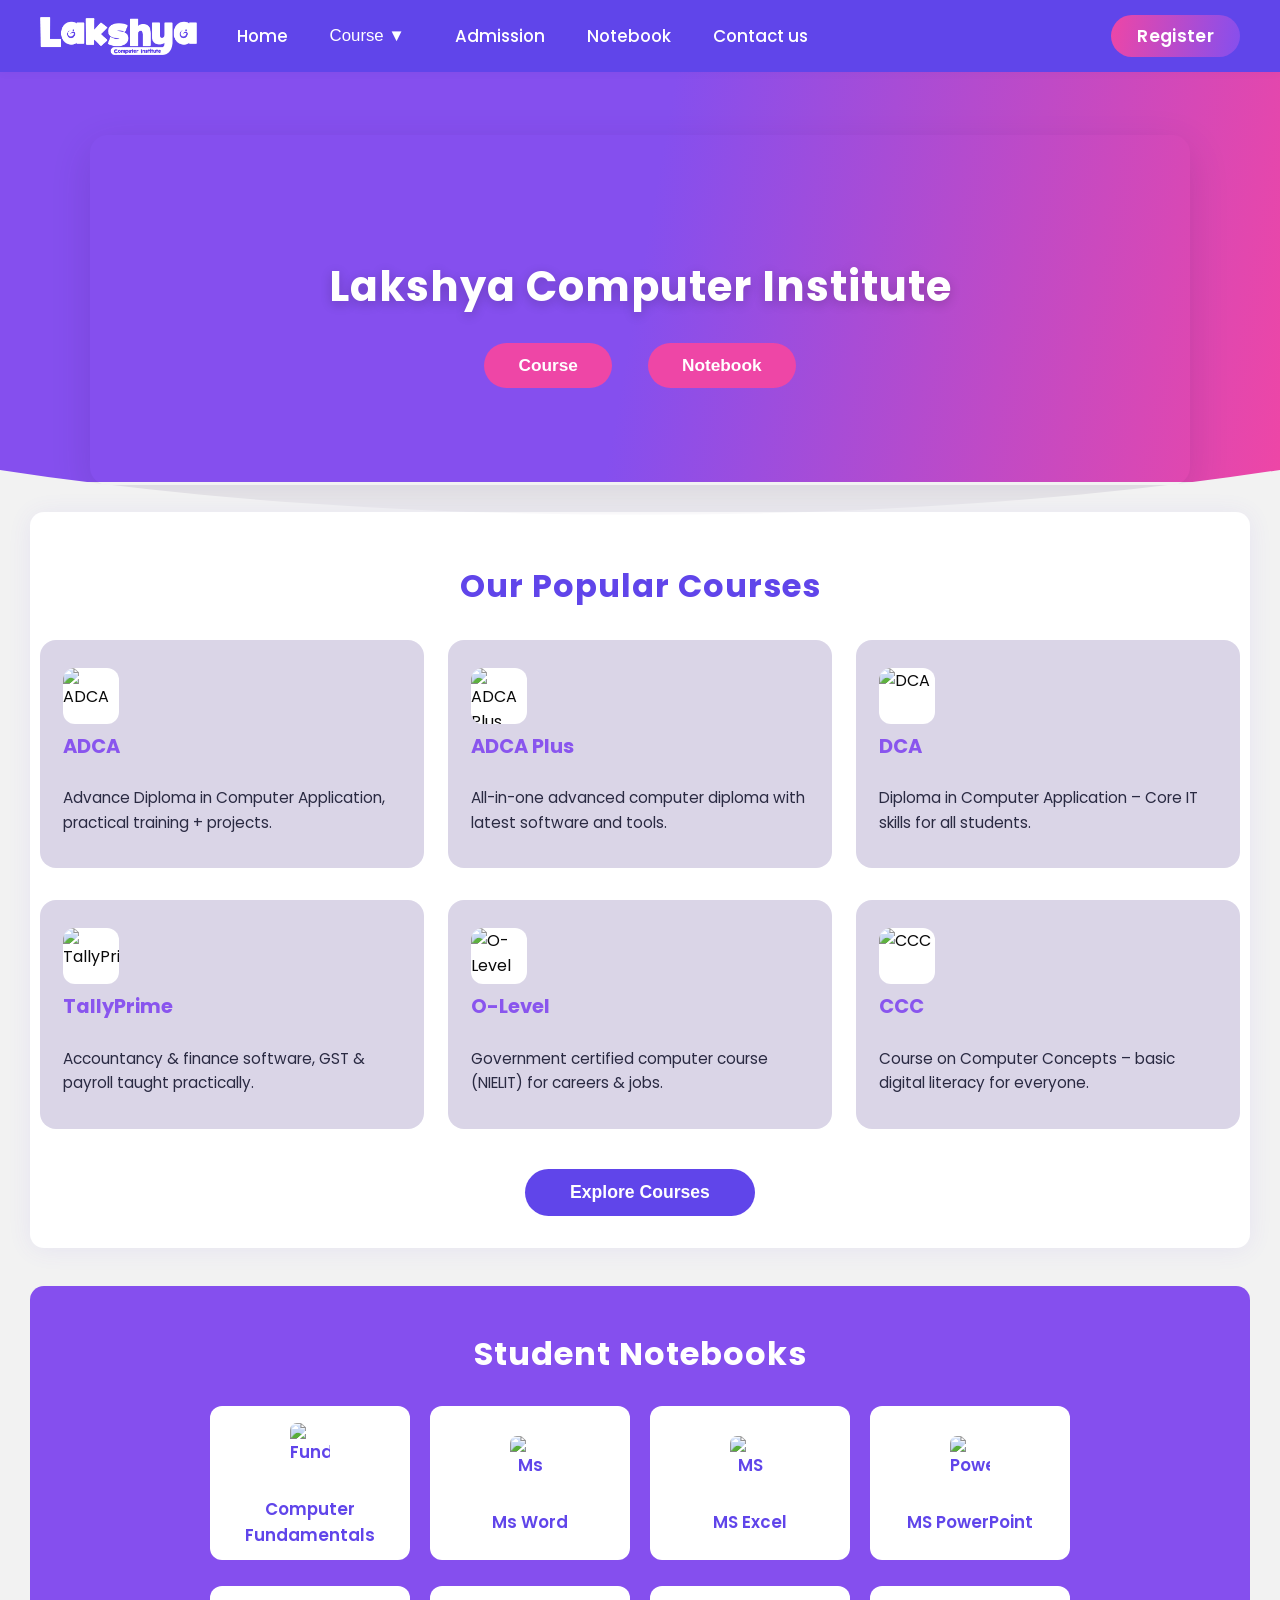
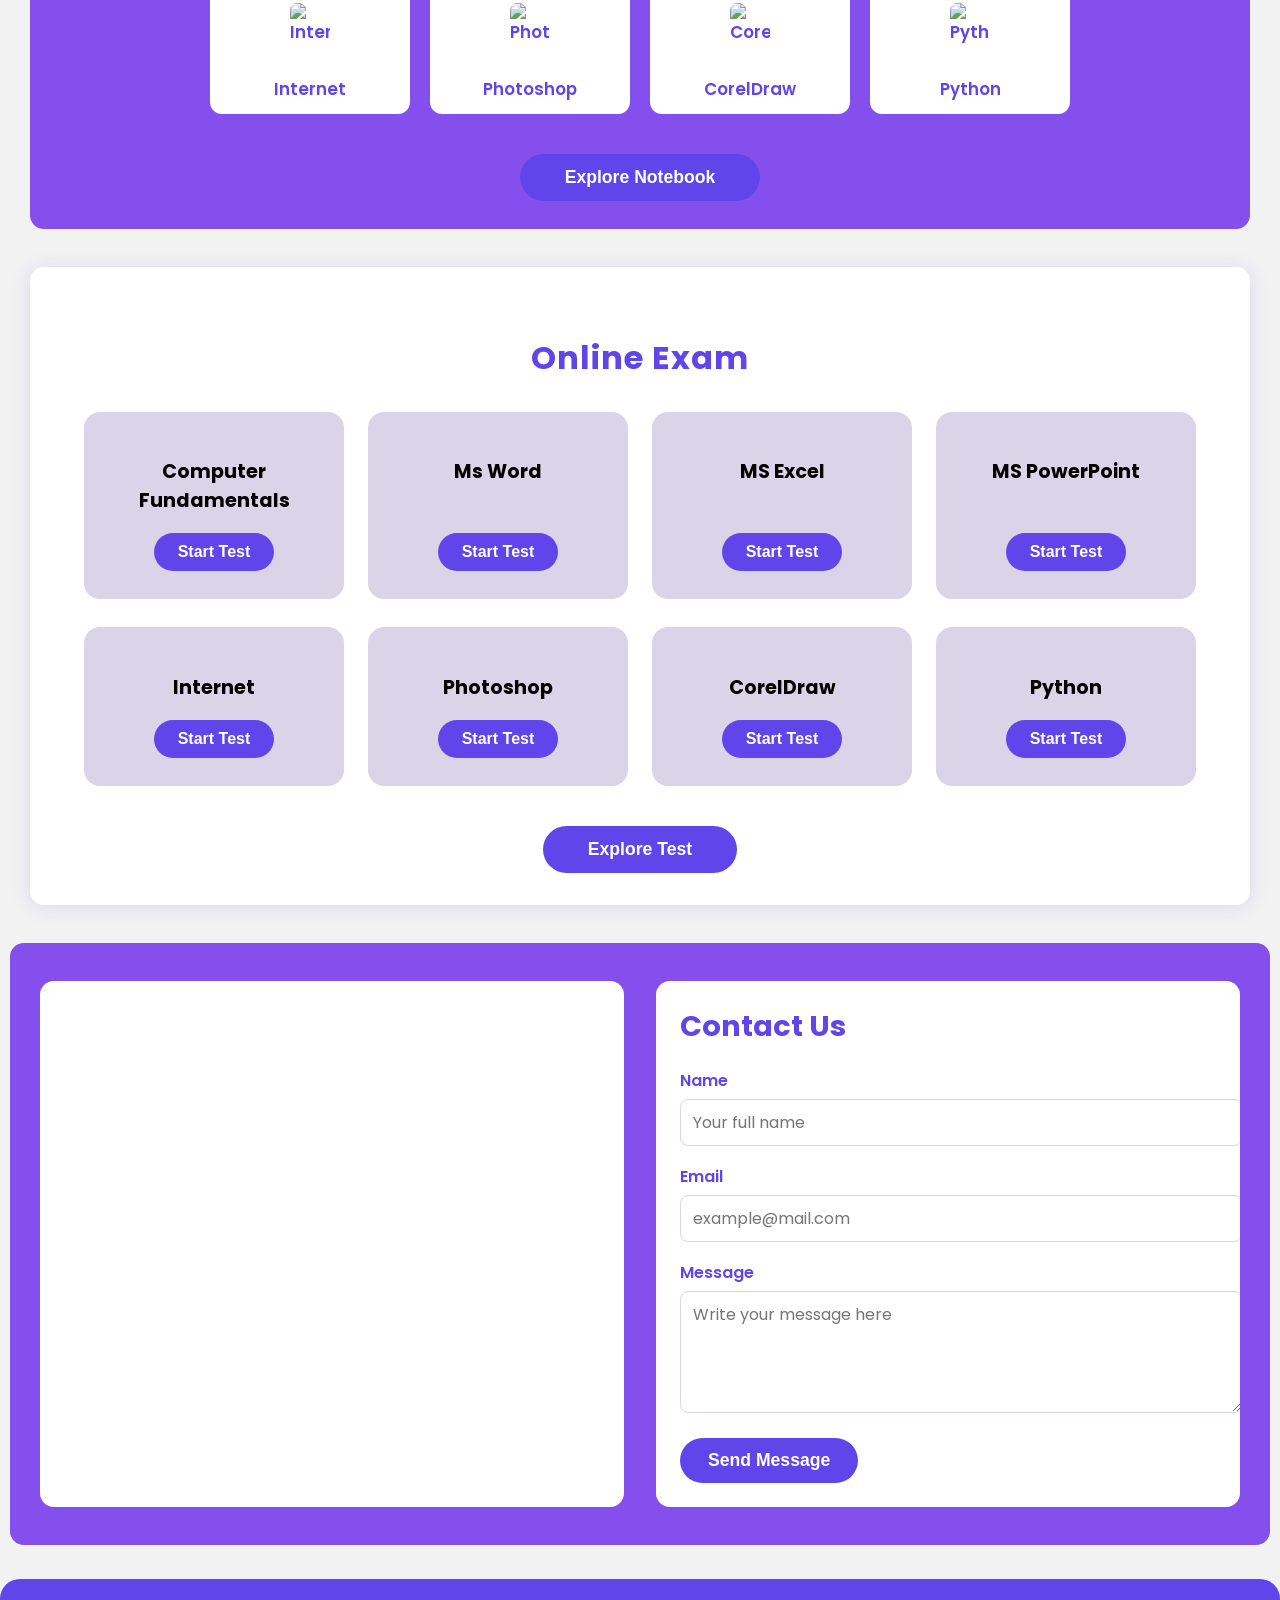
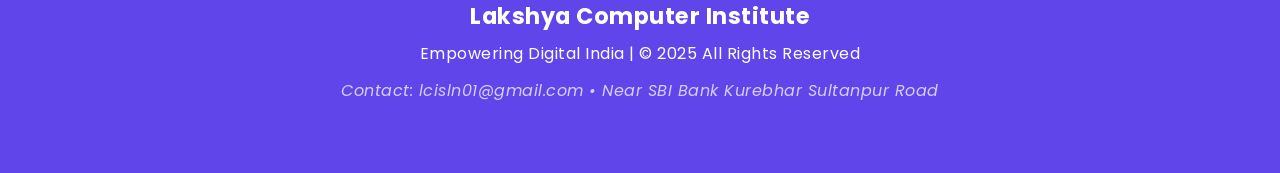
==== index.html @ 58807c5c "Add files via upload" ====
<!DOCTYPE html>
<html lang="en">

<head>
  <meta charset="UTF-8" />
  <title>Lakshya Computer Institute</title>
  <meta name="viewport" content="width=device-width, initial-scale=1" />
  <!-- Poppins font -->
  <link rel="icon" type="image/png" href="img/fevicon.png">
  <link href="https://fonts.googleapis.com/css?family=Poppins:400,600,700&display=swap" rel="stylesheet" />
  <style>
    :root {
      --primary: #6045ea;
      --secondary: #854fee;
      --accent: #ee46a6;
      --light: #f2f2f2;
      --dark: #22223b;
      --neutral: #d9d4e7;
    }

    body {
      margin: 0;
      padding: 0;
      font-family: 'Poppins', sans-serif;
      background: var(--light);
    }

    .container {
      max-width: 1200px;
      margin: 0 auto;
      padding: 0 30px;
    }

    header {
      background: var(--primary);
      color: #fff;
      width: 100%;
      position: sticky;
      top: 0;
      z-index: 1000;
      box-shadow: 0 2px 8px rgba(60, 30, 100, 0.03);
    }

    .navbar {
      display: flex;
      align-items: center;
      justify-content: space-between;
      padding: 15px 0;
    }

    .nav-left {
      display: flex;
      align-items: center;
      gap: 20px;
    }

    .logo-img {
      height: 38px;
      width: auto;
      filter: brightness(0) invert(1);
      margin-right: 10px;
      display: block;
      object-fit: contain;
      background: none;
      border-radius: 0;
    }

    .nav-menu {
      display: flex;
      align-items: center;
      gap: 22px;
      position: relative;
      user-select: none;
    }

    .nav-menu a,
    .dropdown-btn {
      color: #fff;
      text-decoration: none;
      font-weight: 500;
      font-size: 1.05rem;
      background: none;
      border: none;
      cursor: pointer;
      padding: 6px 10px;
      transition: background 0.2s;
      border-radius: 6px;
      outline: none;
    }

    .nav-menu a:hover,
    .dropdown-btn:hover {
      background: var(--accent);
    }

    .dropdown {
      position: relative;
      display: inline-block;
      z-index: 100;
    }

    .dropdown-btn {
      padding-right: 18px;
    }

    .dropdown-content {
      display: none;
      position: absolute;
      top: 130%;
      left: 0;
      background: #fff;
      min-width: 240px;
      box-shadow: 0 8px 16px rgba(96, 69, 234, 0.15);
      z-index: 99;
      border-radius: 0 0 10px 10px;
      overflow: hidden;
      animation: dropdown-in 0.25s;
      transition: opacity 0.3s ease;
    }

    @keyframes dropdown-in {
      from {
        transform: translateY(-15px);
        opacity: 0
      }

      to {
        transform: translateY(0);
        opacity: 1
      }
    }

    .dropdown-content a {
      color: var(--primary);
      background: #fff;
      padding: 13px 20px;
      text-decoration: none;
      display: block;
      font-weight: 500;
      border-bottom: 1px solid var(--neutral);
      transition: background 0.18s;
    }

    .dropdown-content a:last-child {
      border-bottom: none;
    }

    .dropdown-content a:hover {
      background: var(--neutral);
      color: var(--accent);
    }

    .dropdown.open .dropdown-content {
      display: block;
    }

    /* Search box */
    .nav-right {
      display: flex;
      align-items: center;
      gap: 20px;
    }

    .btn-register {
      display: inline-block;
      font-family: 'Poppins', sans-serif;
      font-weight: 600;
      font-size: 1.07rem;
      letter-spacing: 0.02em;
      padding: 8px 26px;
      border-radius: 30px;
      text-decoration: none;
      cursor: pointer;
      border: none;
      outline: none;
      color: #fff;
      background: linear-gradient(100deg, var(--accent), var(--secondary));
      box-shadow: 0 4px 24px var(--accent)13;
      transition: background 0.20s, color 0.18s, box-shadow 0.18s, transform 0.13s;
    }

    .btn-register:hover {
      background: linear-gradient(100deg, var(--secondary), var(--accent));
      color: #fff;
      transform: scale(1.05) translateY(-2px);
    }

    .hero-section {
      width: 100%;
      background: linear-gradient(100deg, var(--secondary) 50%, var(--accent) 100%);
      min-height: 410px;
      position: relative;
      display: flex;
      align-items: center;
      justify-content: center;
      clip-path: ellipse(90% 65% at 50% 43%);
      cursor: none;
    }

    .hero-image {
      width: 100%;
      max-width: 1100px;
      height: 350px;
      background: url('https://images.unsplash.com/photo-1513258496099-48168024aec0?fit=crop&w=1000&q=80') center/cover no-repeat;
      margin: 40px auto 0 auto;
      border-radius: 18px;
      filter: brightness(0.65);
      position: absolute;
      left: 50%;
      top: 38%;
      transform: translate(-50%, -38%);
      z-index: 0;
      box-shadow: 0 12px 40px 0 rgba(60, 24, 110, 0.14);
      animation: hero-img-in 1s;
      cursor: url('[data-uri]'), auto;
    }

    /* @keyframes hero-img-in {
      from {opacity:0; transform: scale(1.08);}
      to {opacity:1; transform: scale(1);}
    } */
    .hero-text {
      position: relative;
      z-index: 2;
      text-align: center;
      width: 100%;
      color: #fff;
      margin-top: 55px;
    }

    .hero-text h1 {
      font-size: 2.6rem;
      font-weight: 700;
      letter-spacing: 1px;
      margin-bottom: 20px;
      text-shadow: 0 3px 12px #0003;
      animation: fadeInDown 1s;
    }

    .hero-buttons {
      display: flex;
      justify-content: center;
      gap: 26px;
      margin-top: 25px;
    }

    .hero-buttons .btn {
      padding: 12px 34px;
      border: none;
      background: var(--accent);
      color: #fff;
      font-weight: 600;
      font-size: 1.08rem;
      border-radius: 60px;
      cursor: pointer;
      margin: 0 5px;
      box-shadow: 0 2px 10px var(--primary)33;
      transition: background 0.18s, transform 0.18s;
      animation: fadeInUp 1.1s;
    }

    .hero-buttons .btn:hover {
      background: var(--primary);
      transform: scale(1.06);
      color: #fff;
    }

    @keyframes fadeInDown {
      from {
        opacity: 0;
        transform: translateY(-26px);
      }

      to {
        opacity: 1;
        transform: translateY(0);
      }
    }

    @keyframes fadeInUp {
      from {
        opacity: 0;
        transform: translateY(22px);
      }

      to {
        opacity: 1;
        transform: translateY(0);
      }
    }

    .circle-wrapper {
      position: absolute;
      pointer-events: none;
      overflow: visible;
      z-index: 1;
    }

    .circle {
      position: absolute;
      border: 2.5px solid rgba(255, 255, 255, 0.35);
      border-radius: 50%;
      animation: pulse 2.6s ease-out infinite;
      opacity: 0;
      transition: opacity 0.15s ease;
      pointer-events: none;
    }

    .circle:nth-child(1) {
      width: 22px;
      height: 22px;
      animation-delay: 0s;
    }

    .circle:nth-child(2) {
      width: 42px;
      height: 42px;
      animation-delay: 0.85s;
    }

    .circle:nth-child(3) {
      width: 62px;
      height: 62px;
      animation-delay: 1.7s;
    }

    @keyframes pulse {
      0% {
        opacity: 0.6;
        transform: scale(0.5);
      }

      100% {
        opacity: 0;
        transform: scale(1.8);
      }
    }

    .courses-section {
      background: #fff;
      padding: 50px 10px 32px 10px;
      margin-top: 30px;
      border-radius: 14px;
      box-shadow: 0 2px 24px 0 #6045ea15;
      animation: fadeInUp 0.7s;
    }

    .courses-title {
      text-align: center;
      font-size: 2rem;
      font-weight: 700;
      margin-bottom: 30px;
      color: var(--primary);
      letter-spacing: 1px;
    }

    .row {
      display: flex;
      flex-wrap: wrap;
      justify-content: center;
      gap: 24px;
      margin-bottom: 32px;
    }

    .course-card {
      flex: 1 1 290px;
      max-width: 340px;
      background: var(--neutral);
      border-radius: 16px;
      padding: 28px 23px 23px 23px;
      display: flex;
      flex-direction: column;
      align-items: flex-start;
      box-shadow: 0 0 20px var(--primary)11;
      transition: transform 0.23s, box-shadow 0.23s;
      cursor: pointer;
      opacity: 0.96;
      position: relative;
      overflow: hidden;
      animation: cardIn 0.75s;
    }

    .course-card img {
      width: 56px;
      height: 56px;
      object-fit: contain;
      margin-bottom: 8px;
      border-radius: 12px;
      box-shadow: 0 2px 8px var(--primary)22;
      background: #fff;
      transition: transform 0.18s;
    }

    .course-card:hover img {
      transform: scale(1.1) rotate(-4deg);
    }

    @keyframes cardIn {
      0% {
        transform: scale(1.08);
        opacity: 0;
      }

      100% {
        transform: scale(1);
        opacity: 0.96;
      }
    }

    .course-card:hover {
      transform: translateY(-10px) scale(1.03);
      box-shadow: 0 12px 38px var(--secondary)2e;
      background: #fff;
    }

    .course-card h3 {
      color: var(--secondary);
      font-size: 1.22rem;
      font-weight: 700;
      margin: 0 0 10px 0;
    }

    .course-card p {
      color: var(--dark);
      font-size: 0.96rem;
      margin-bottom: 10px;
      line-height: 1.6;
    }

    .explore-btn {
      display: block;
      margin: 40px auto 0 auto;
      padding: 13px 45px;
      font-size: 1.1rem;
      color: #fff;
      background: var(--primary);
      border: none;
      border-radius: 32px;
      font-weight: 600;
      cursor: pointer;
      transition: background 0.19s;
    }

    .explore-btn:hover {
      background: var(--accent);
    }

    .notebook-section {
      background: var(--secondary);
      padding: 44px 10px 28px 10px;
      margin-top: 38px;
      border-radius: 14px;
      animation: fadeInUp 0.9s;
    }

    .notebook-title {
      text-align: center;
      font-size: 2rem;
      font-weight: 700;
      margin-bottom: 28px;
      color: #fff;
      letter-spacing: 1px;
    }

    .notebook-row {
      display: flex;
      flex-wrap: wrap;
      justify-content: center;
      gap: 20px;
      margin-bottom: 26px;
    }

    .notebook-card {
      flex: 1 1 175px;
      max-width: 200px;
      background: #fff;
      border-radius: 12px;
      padding: 17px 12px 12px 12px;
      text-align: center;
      color: var(--primary);
      font-weight: 600;
      font-size: 1.05rem;
      box-shadow: 0 0 20px var(--accent)11;
      box-sizing: border-box;
      transition: transform 0.22s, color 0.2s, background 0.2s;
      cursor: pointer;
      animation: cardIn 0.7s;
      display: flex;
      flex-direction: column;
      align-items: center;
      justify-content: center;
    }

    .notebook-card img {
      width: 40px;
      height: 40px;
      object-fit: contain;
      margin-bottom: 7px;
      border-radius: 7px;
      box-shadow: 0 2px 6px var(--secondary)18;
      background: #fff;
      transition: transform 0.15s;
    }

    .notebook-card:hover img {
      transform: scale(1.18) rotate(4deg);
    }

    .notebook-card:hover {
      transform: scale(1.08) rotateZ(-1.5deg);
      /* background: var(--neutral); */
      color: var(--accent);
    }

    .online-exam-section {
      background: #fff;
      padding: 40px 10px 32px 10px;
      margin-top: 38px;
      border-radius: 14px;
      box-shadow: 0 2px 20px 0 rgba(96, 69, 234, 0.15);
      animation: fadeInUp 1s;
    }

    .online-exam-title {
      text-align: center;
      font-size: 2rem;
      font-weight: 700;
      color: var(--primary);
      margin-bottom: 30px;
      letter-spacing: 1px;
    }

    .exam-row {
      display: flex;
      flex-wrap: wrap;
      justify-content: center;
      gap: 24px;
      margin-bottom: 28px;
    }

    .exam-card {
      flex: 1 1 175px;
      max-width: 230px;
      background: var(--neutral);
      border-radius: 16px;
      padding: 20px 15px 28px 15px;
      box-shadow: 0 0 15px var(--accent)33;
      display: flex;
      flex-direction: column;
      align-items: center;
      transition: transform 0.22s ease, box-shadow 0.22s ease;
      cursor: pointer;
    }

    .exam-card:hover {
      transform: translateY(-8px);
      box-shadow: 0 0 30px var(--accent);
      background: var(--accent);
      color: #fff;
    }

    .exam-card h4 {
      font-weight: 700;
      margin-bottom: 18px;
      font-size: 1.2rem;
      text-align: center;
    }

    .start-test-btn {
      margin-top: auto;
      padding: 10px 24px;
      background: var(--primary);
      border: none;
      color: #fff;
      font-weight: 600;
      border-radius: 30px;
      cursor: pointer;
      font-size: 1rem;
      transition: background 0.2s;
    }

    .start-test-btn:hover {
      background: var(--secondary);
    }

    /* Location & Contact Section */
    .location-contact-section {
      background: var(--secondary);
      border-radius: 14px;
      margin-top: 38px;
      padding: 38px 30px;
      display: flex;
      gap: 32px;
      animation: fadeInUp 1.2s;
      color: #fff;
      flex-wrap: wrap;
    }

    .loc-map,
    .contact-form-container {
      flex: 1 1 500px;
      min-width: 280px;
      border-radius: 14px;
      box-shadow: 0 0 12px var(--primary)50;
      overflow: hidden;
      background-color: #fff;
      color: var(--dark);
      padding: 24px;
    }

    .contact-form-container {
      display: flex;
      flex-direction: column;
    }

    .contact-form-container h3 {
      margin-top: 0;
      color: var(--primary);
      font-size: 1.8rem;
      margin-bottom: 20px;
    }

    iframe {
      width: 100%;
      height: 320px;
      border: none;
      border-radius: 14px;
    }

    form label {
      font-weight: 600;
      margin-bottom: 6px;
      display: block;
      color: var(--primary);
    }

    form input,
    form textarea {
      width: 100%;
      padding: 10px 12px;
      margin-bottom: 18px;
      border-radius: 8px;
      border: 1.5px solid var(--neutral);
      font-size: 1rem;
      font-family: 'Poppins', sans-serif;
      resize: vertical;
    }

    form textarea {
      min-height: 100px;
    }

    form button {
      background: var(--primary);
      color: #fff;
      font-weight: 600;
      font-size: 1.1rem;
      padding: 12px 28px;
      border-radius: 40px;
      border: none;
      cursor: pointer;
      transition: background 0.25s ease;
      align-self: flex-start;
    }

    form button:hover {
      background: var(--accent);
    }

    footer {
      background: var(--primary);
      color: #fff;
      padding: 20px 15px 40px 15px;
      text-align: center;
      margin-top: 34px;
      border-radius: 20px 20px 0 0;
      font-size: 1rem;
      letter-spacing: 0.5px;
    }

    footer strong {
      display: block;
      font-size: 1.4rem;
      margin-bottom: 8px;
    }

    footer p {
      margin: 0 0 12px 0;
    }

    footer>div {
      max-width: 1100px;
      margin: 0 auto;
    }

    footer>div>div {
      color: #d5cfff;
      font-style: italic;
      margin-bottom: 15px;
    }

    footer .social-media {
      font-size: 1.6rem;
      display: flex;
      justify-content: center;
      gap: 32px;
      color: #dcd4ffcc;
    }

    footer .social-media a {
      color: inherit;
      text-decoration: none;
      transition: color 0.3s;
    }

    footer .social-media a:hover {
      color: var(--accent);
    }

    @media (max-width: 900px) {
      .container {
        padding: 0 10px;
      }

      .row,
      .notebook-row,
      .exam-row {
        gap: 10px;
      }

      .location-contact-section {
        flex-direction: column;
        padding: 24px 12px;
      }

      .loc-map,
      .contact-form-container {
        min-width: 100%;
        max-width: 100%;
        box-sizing: border-box;
      }
    }

    @media (max-width: 700px) {

      .nav-menu,
      .nav-right {
        gap: 10px;
      }

      .hero-section {
        min-height: 250px;
      }

      .row,
      .notebook-row,
      .exam-row {
        flex-wrap: wrap;
      }

      .course-card,
      .notebook-card,
      .exam-card {
        max-width: 98%;
      }
    }
  </style>
  <script src="https://kit.fontawesome.com/a076d05399.js" crossorigin="anonymous"></script>
</head>

<body>
  <header>
    <div class="container navbar">
      <div class="nav-left">
        <img src="img/logo.png" alt="Lakshya Logo" class="logo-img" />
        <nav class="nav-menu" id="navMenu">
          <a href="#">Home</a>
          <div class="dropdown" id="courseDropdown">
            <button class="dropdown-btn" id="dropdownBtn">Course ▼</button>
            <div class="dropdown-content" id="dropdownContent">
              <a href="Course.html" target="_blank">Basic Course</a>
              <a href="Course.html" target="_blank">Intermediate Course</a>
              <a href="Course.html" target="_blank">Advance Course</a>
            </div>
          </div>
          <a href="admission.html" target="_blank">Admission</a>
          <a href="Notebook.html" target="_blank">Notebook</a>
          <a href="contact.html">Contact us</a>
        </nav>
      </div>
      <div class="nav-right">
        <a href="register.html" class="btn-register">Register</a>

      </div>
    </div>
  </header>

  <section class="hero-section" id="hero">
    <div class="hero-image"></div>
    <div class="circle-wrapper" id="circleWrapper">
      <div class="circle"></div>
      <div class="circle"></div>
      <div class="circle"></div>
    </div>
    <div class="hero-text">
      <h1>Lakshya Computer Institute</h1>
      <div class="hero-buttons">
        <a href="Course.html" target="_blank" style="text-decoration: none;"><button class="btn">Course</button></a>
        <a href="Notebook.html" target="_blank" style="text-decoration: none;"><button class="btn">Notebook</button></a>
      </div>
    </div>
  </section>

  <main>
    <section class="container courses-section">
      <div class="courses-title">Our Popular Courses</div>
      <div class="row">
        <div class="course-card">
          <img src="https://cdn-icons-png.flaticon.com/128/5000/5000269.png" alt="ADCA" />
          <h3>ADCA</h3>
          <p>Advance Diploma in Computer Application, practical training + projects.</p>
        </div>
        <div class="course-card">
          <img src="https://cdn-icons-png.flaticon.com/128/5000/5000269.png" alt="ADCA Plus" />
          <h3>ADCA Plus</h3>
          <p>All-in-one advanced computer diploma with latest software and tools.</p>
        </div>
        <div class="course-card">
          <img src="https://cdn-icons-png.flaticon.com/128/5000/5000269.png" alt="DCA" />
          <h3>DCA</h3>
          <p>Diploma in Computer Application – Core IT skills for all students.</p>
        </div>
      </div>
      <div class="row">
        <div class="course-card">
          <img src="https://cdn-icons-png.flaticon.com/128/5000/5000269.png" alt="TallyPrime" />
          <h3>TallyPrime</h3>
          <p>Accountancy & finance software, GST & payroll taught practically.</p>
        </div>
        <div class="course-card">
          <img src="https://cdn-icons-png.flaticon.com/128/5000/5000269.png" alt="O-Level" />
          <h3>O-Level</h3>
          <p>Government certified computer course (NIELIT) for careers & jobs.</p>
        </div>
        <div class="course-card">
          <img src="https://cdn-icons-png.flaticon.com/128/5000/5000269.png" alt="CCC" />
          <h3>CCC</h3>
          <p>Course on Computer Concepts – basic digital literacy for everyone.</p>
        </div>
      </div>
      <a href="Course.html" target="_blank" style="text-decoration: none;"><button class="explore-btn">Explore
          Courses</button></a>
    </section>

    <section class="container notebook-section">
      <div class="notebook-title">Student Notebooks</div>
      <div class="notebook-row">
        <div class="notebook-card">
          <img src="https://cdn-icons-png.flaticon.com/128/3749/3749784.png" alt="Fundamentals" /><br />
          Computer Fundamentals
        </div>
        <div class="notebook-card">
          <img src="https://cdn-icons-png.flaticon.com/128/888/888883.png" alt="Ms Word" /><br />
          Ms Word
        </div>
        <div class="notebook-card">
          <img src="https://cdn-icons-png.flaticon.com/128/732/732220.png" alt="MS Excel" /><br />
          MS Excel
        </div>
        <div class="notebook-card">
          <img src="https://cdn-icons-png.flaticon.com/128/888/888874.png" alt="PowerPoint" /><br />
          MS PowerPoint
        </div>
      </div>
      <div class="notebook-row">
        <div class="notebook-card">
          <img src="https://cdn-icons-png.flaticon.com/128/364/364089.png" alt="Internet" /><br />
          Internet
        </div>
        <div class="notebook-card">
          <img src="https://cdn-icons-png.flaticon.com/128/5968/5968520.png" alt="Photoshop" /><br />
          Photoshop
        </div>
        <div class="notebook-card">
          <img src="https://cdn-icons-png.flaticon.com/128/17471/17471642.png" alt="CorelDraw" /><br />
          CorelDraw
        </div>
        <div class="notebook-card">
          <img src="https://cdn-icons-png.flaticon.com/128/3098/3098090.png" alt="Python" /><br />
          Python
        </div>
      </div>
      <a href="Notebook.html" target="_blank" style="text-decoration: none;"><button class="explore-btn">Explore
          Notebook</button></a>
    </section>

    <section class="container online-exam-section">
      <h2 class="online-exam-title">Online Exam</h2>
      <div class="exam-row">
        <div class="exam-card">
          <h4>Computer Fundamentals</h4>
          <button class="start-test-btn">Start Test</button>
        </div>
        <div class="exam-card">
          <h4>Ms Word</h4>
          <button class="start-test-btn">Start Test</button>
        </div>
        <div class="exam-card">
          <h4>MS Excel</h4>
          <button class="start-test-btn">Start Test</button>
        </div>
        <div class="exam-card">
          <h4>MS PowerPoint</h4>
          <button class="start-test-btn">Start Test</button>
        </div>
      </div>
      <div class="exam-row">
        <div class="exam-card">
          <h4>Internet</h4>
          <button class="start-test-btn">Start Test</button>
        </div>
        <div class="exam-card">
          <h4>Photoshop</h4>
          <button class="start-test-btn">Start Test</button>
        </div>
        <div class="exam-card">
          <h4>CorelDraw</h4>
          <button class="start-test-btn">Start Test</button>
        </div>
        <div class="exam-card">
          <h4>Python</h4>
          <button class="start-test-btn">Start Test</button>
        </div>
      </div>
      <button class="explore-btn">Explore Test</button>
    </section>

    <section class="location-contact-section container">
      <div class="loc-map">
        <iframe
          src="https://www.google.com/maps/embed?pb=!1m18!1m12!1m3!1d3573.3464577233767!2d82.12186277530004!3d26.412293976949005!2m3!1f0!2f0!3f0!3m2!1i1024!2i768!4f13.1!3m3!1m2!1s0x399a70b5b1c61047%3A0x3f7963df9a05175!2sLakshya%20Computer%20Institute!5e0!3m2!1sen!2sin!4v1759248676614!5m2!1sen!2sin"
          width="600" height="450" style="border:0;" allowfullscreen="" loading="lazy"
          referrerpolicy="no-referrer-when-downgrade"></iframe>
      </div>
      <div class="contact-form-container">
        <h3>Contact Us</h3>
        <form id="contactForm" novalidate>
          <label for="name">Name</label>
          <input id="name" name="name" type="text" required placeholder="Your full name" />
          <label for="email">Email</label>
          <input id="email" name="email" type="email" required placeholder="example@mail.com" />
          <label for="message">Message</label>
          <textarea id="message" name="message" required placeholder="Write your message here"></textarea>
          <button type="submit">Send Message</button>
        </form>
      </div>
    </section>
  </main>

  <footer>
    <div>
      <strong>Lakshya Computer Institute</strong>
      <p>Empowering Digital India | © 2025 All Rights Reserved</p>
      <div style="color: #d5cfff; font-style: italic; margin-bottom: 15px;">
        Contact: lcisln01@gmail.com &bull; Near SBI Bank Kurebhar Sultanpur Road
      </div>
      <div class="social-media" aria-label="Social Media Links">
        <a href="https://facebook.com/lakshyacomputer" target="_blank" rel="noopener" aria-label="Facebook">
          <i class="fa fa-facebook"></i>
        </a>
        <a href="https://twitter.com/lakshyainstitute" target="_blank" rel="noopener" aria-label="YouTube">
          <i class="fa fa-twitter"></i>
        </a>
        <a href="https://instagram.com/lakshyacomputer" target="_blank" rel="noopener" aria-label="Instagram">
          <i class="fa fa-instagram"></i>
        </a>
      </div>
    </div>
  </footer>

  <script>
    const dropdown = document.getElementById('courseDropdown');
    const dropdownBtn = document.getElementById('dropdownBtn');
    const dropdownContent = document.getElementById('dropdownContent');

    let dropdownTimeout;
    function openDropdown() {
      clearTimeout(dropdownTimeout);
      dropdown.classList.add('open');
    }
    function closeDropdown() {
      dropdownTimeout = setTimeout(() => {
        dropdown.classList.remove('open');
      }, 250);
    }
    dropdownBtn.addEventListener('mouseenter', openDropdown);
    dropdownBtn.addEventListener('mouseleave', closeDropdown);
    dropdownContent.addEventListener('mouseenter', openDropdown);
    dropdownContent.addEventListener('mouseleave', closeDropdown);

    document.getElementById("searchForm").addEventListener("submit", function (e) {
      e.preventDefault();
      let query = document.getElementById("searchInput").value.trim();
      if (query) {
        alert("Search query: " + query);
      } else {
        alert("Please enter search text");
      }
    });

    const hero = document.getElementById("hero");
    const circleWrapper = document.getElementById("circleWrapper");

    hero.addEventListener("mousemove", (e) => {
      const rect = hero.getBoundingClientRect();
      const mouseX = e.clientX - rect.left;
      const mouseY = e.clientY - rect.top;
      circleWrapper.style.left = mouseX + "px";
      circleWrapper.style.top = mouseY + "px";
      circleWrapper.style.opacity = "1";
    });
    hero.addEventListener("mouseleave", () => {
      circleWrapper.style.opacity = "0";
    });

    document.getElementById("contactForm").addEventListener("submit", function (e) {
      e.preventDefault();
      const name = this.name.value.trim();
      const email = this.email.value.trim();
      const message = this.message.value.trim();
      if (!name || !email || !message) {
        alert("Please fill all the fields before submitting.");
        return;
      }
      const emailRegex = /^[^\s@]+@[^\s@]+\.[^\s@]+$/;
      if (!emailRegex.test(email)) {
        alert("Please enter a valid email address.");
        return;
      }
      alert("Thank you for contacting us, " + name + ". We will respond soon.");
      this.reset();
    });
  </script>
  <!-- FontAwesome CDN for social icons -->
  <script src="https://kit.fontawesome.com/a076d05399.js" crossorigin="anonymous"></script>
</body>

</html>
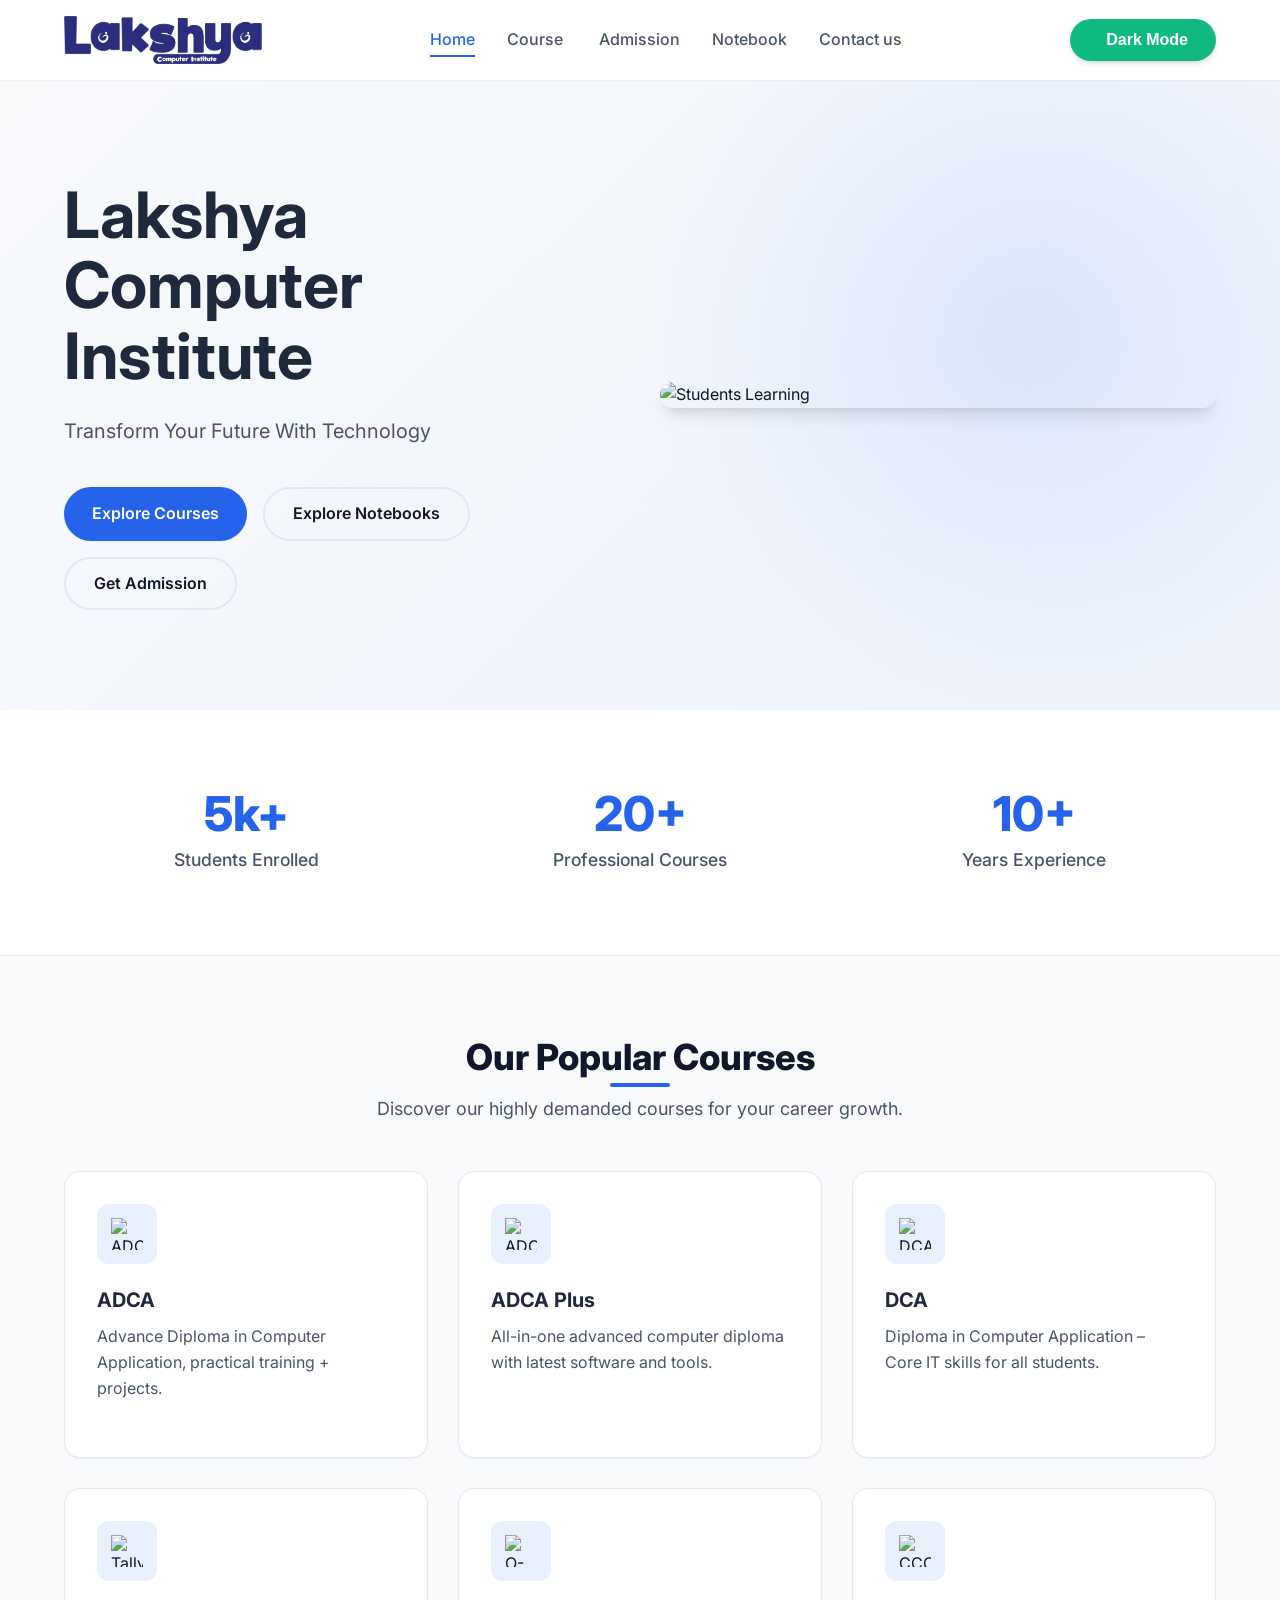
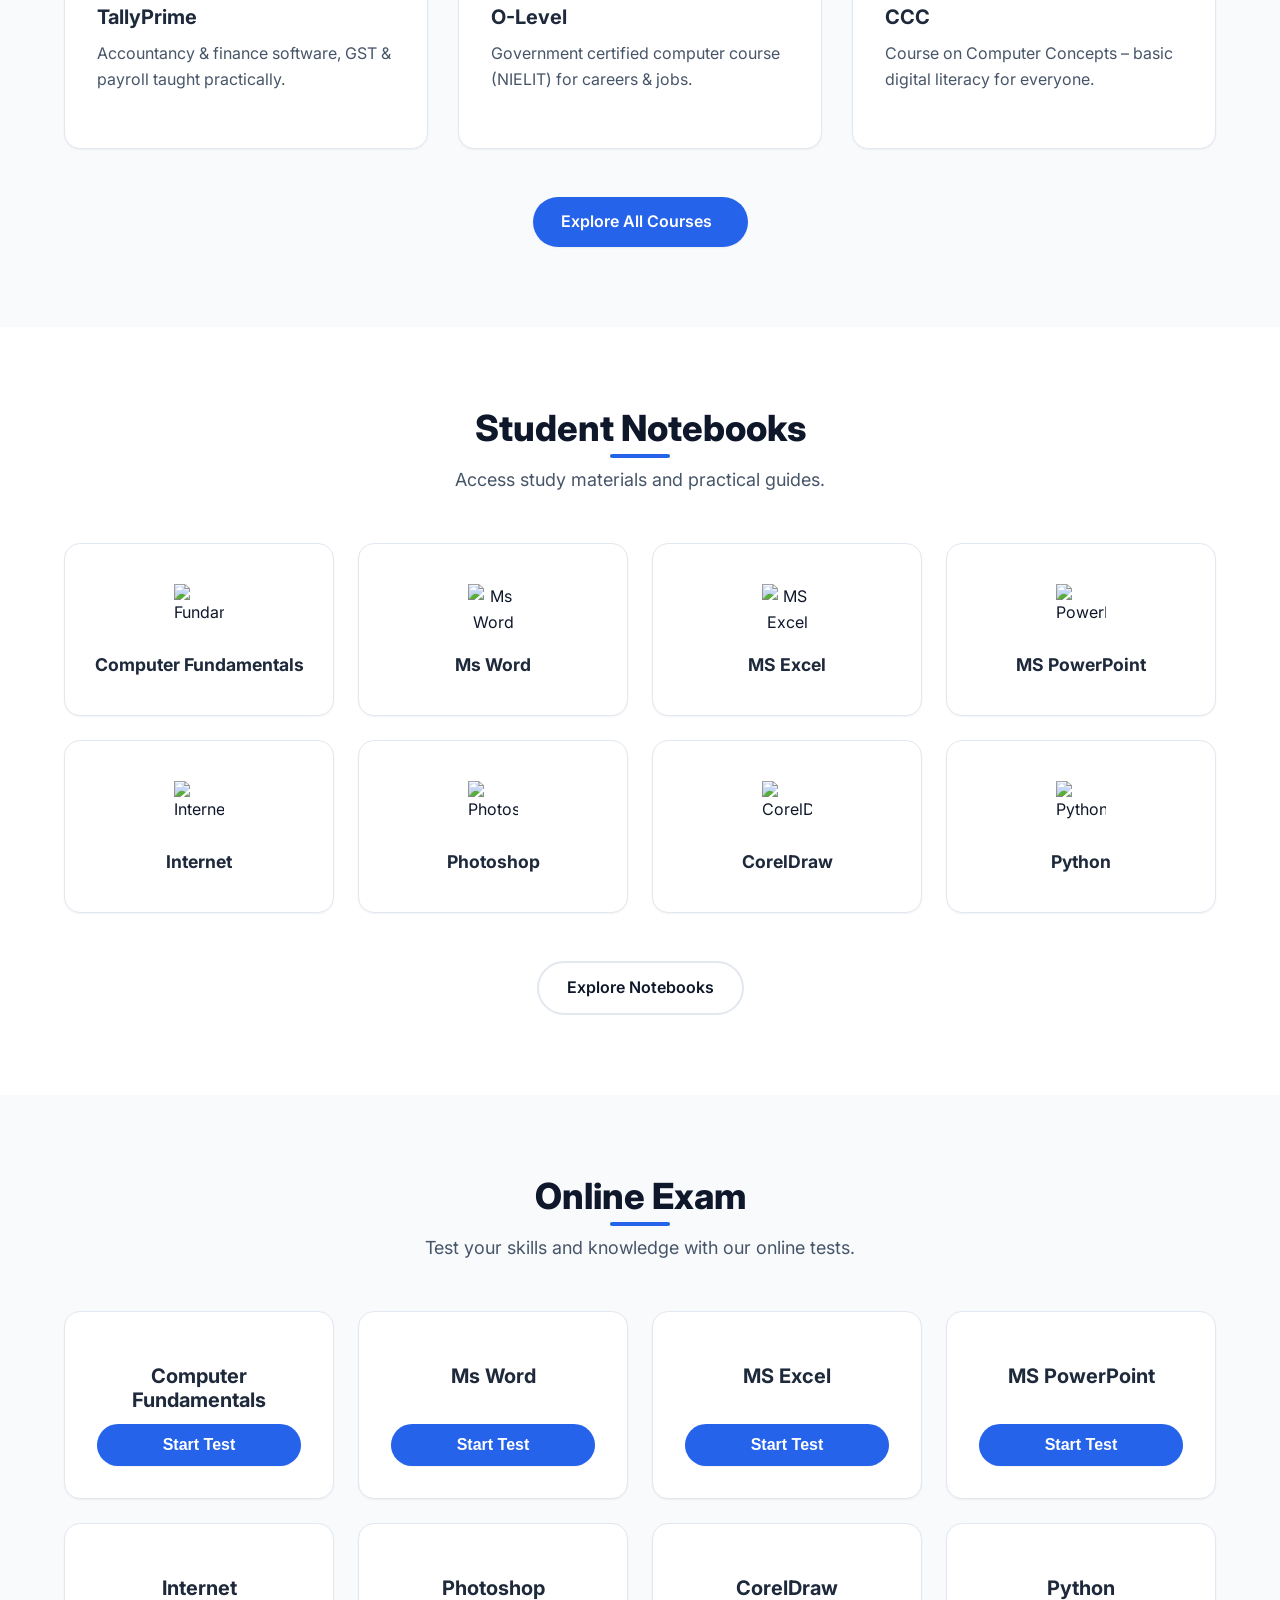
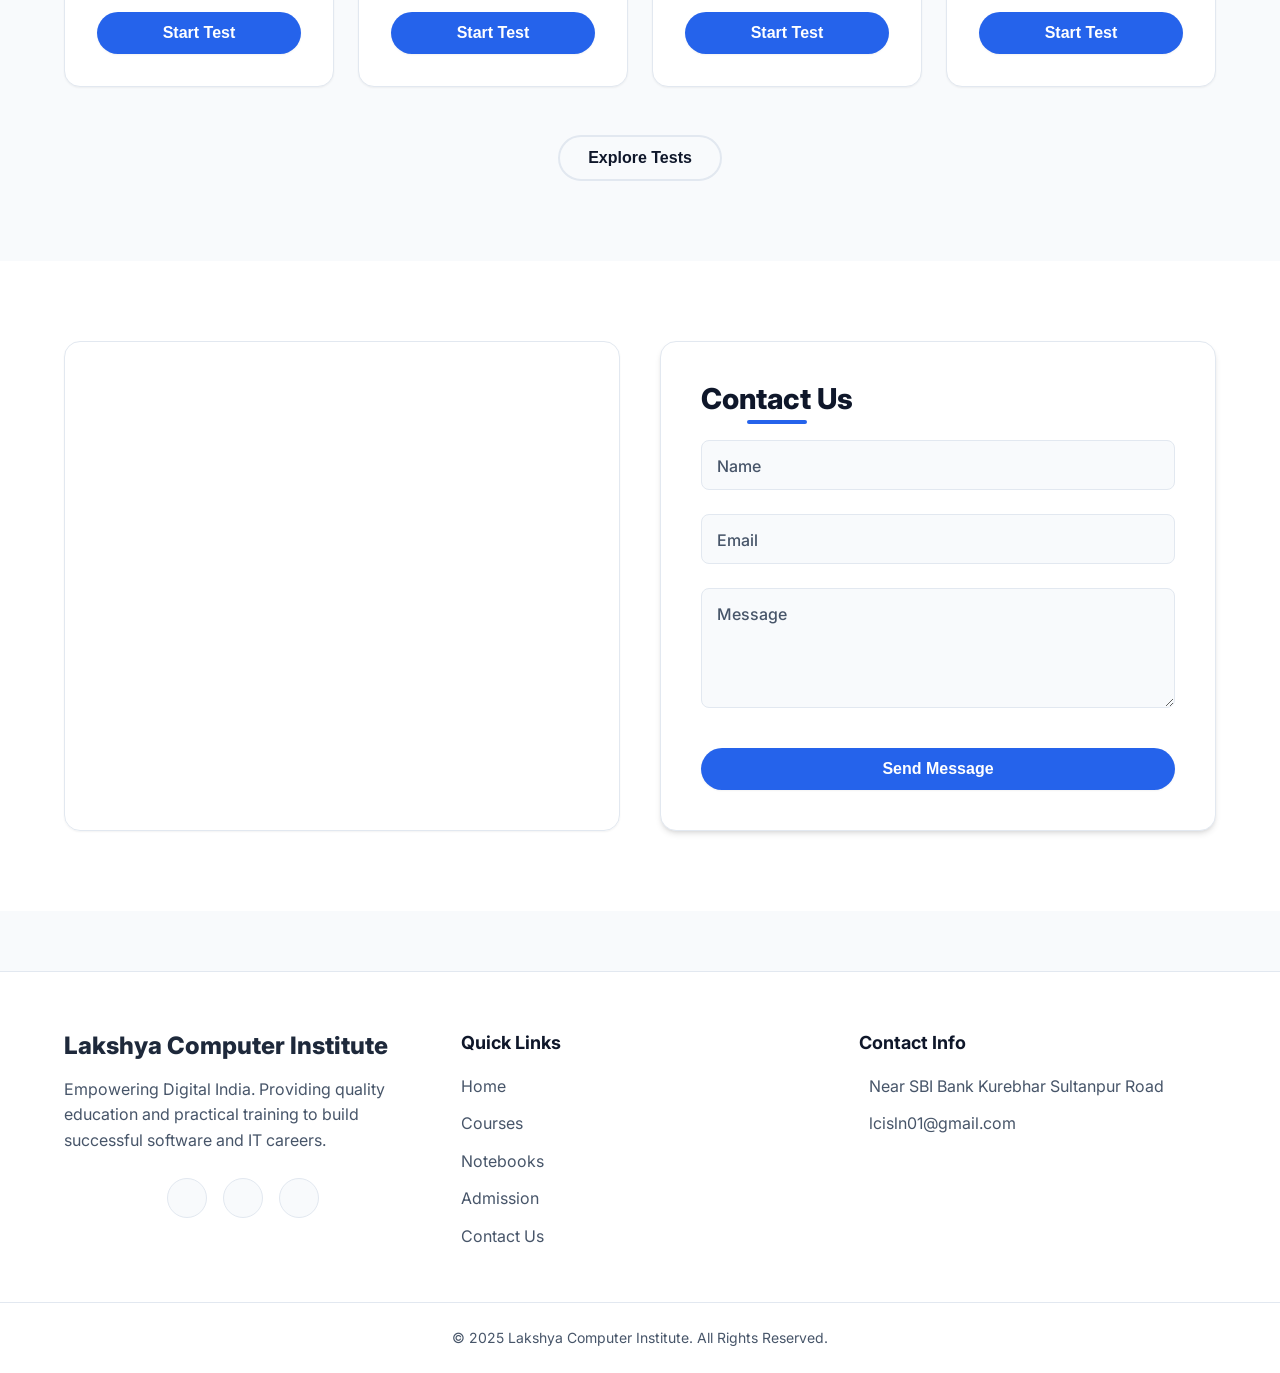
==== commit 3f6ad361: "Add files via upload" ====
--- a/index.html
+++ b/index.html
@@ -4,1045 +4,322 @@
 <head>
   <meta charset="UTF-8" />
   <title>Lakshya Computer Institute</title>
-  <meta name="viewport" content="width=device-width, initial-scale=1" />
-  <!-- Poppins font -->
+  <meta name="viewport" content="width=device-width, initial-scale=1.0" />
   <link rel="icon" type="image/png" href="img/fevicon.png">
-  <link href="https://fonts.googleapis.com/css?family=Poppins:400,600,700&display=swap" rel="stylesheet" />
-  <style>
-    :root {
-      --primary: #6045ea;
-      --secondary: #854fee;
-      --accent: #ee46a6;
-      --light: #f2f2f2;
-      --dark: #22223b;
-      --neutral: #d9d4e7;
-    }
-
-    body {
-      margin: 0;
-      padding: 0;
-      font-family: 'Poppins', sans-serif;
-      background: var(--light);
-    }
-
-    .container {
-      max-width: 1200px;
-      margin: 0 auto;
-      padding: 0 30px;
-    }
-
-    header {
-      background: var(--primary);
-      color: #fff;
-      width: 100%;
-      position: sticky;
-      top: 0;
-      z-index: 1000;
-      box-shadow: 0 2px 8px rgba(60, 30, 100, 0.03);
-    }
-
-    .navbar {
-      display: flex;
-      align-items: center;
-      justify-content: space-between;
-      padding: 15px 0;
-    }
-
-    .nav-left {
-      display: flex;
-      align-items: center;
-      gap: 20px;
-    }
-
-    .logo-img {
-      height: 38px;
-      width: auto;
-      filter: brightness(0) invert(1);
-      margin-right: 10px;
-      display: block;
-      object-fit: contain;
-      background: none;
-      border-radius: 0;
-    }
-
-    .nav-menu {
-      display: flex;
-      align-items: center;
-      gap: 22px;
-      position: relative;
-      user-select: none;
-    }
-
-    .nav-menu a,
-    .dropdown-btn {
-      color: #fff;
-      text-decoration: none;
-      font-weight: 500;
-      font-size: 1.05rem;
-      background: none;
-      border: none;
-      cursor: pointer;
-      padding: 6px 10px;
-      transition: background 0.2s;
-      border-radius: 6px;
-      outline: none;
-    }
-
-    .nav-menu a:hover,
-    .dropdown-btn:hover {
-      background: var(--accent);
-    }
-
-    .dropdown {
-      position: relative;
-      display: inline-block;
-      z-index: 100;
-    }
-
-    .dropdown-btn {
-      padding-right: 18px;
-    }
-
-    .dropdown-content {
-      display: none;
-      position: absolute;
-      top: 130%;
-      left: 0;
-      background: #fff;
-      min-width: 240px;
-      box-shadow: 0 8px 16px rgba(96, 69, 234, 0.15);
-      z-index: 99;
-      border-radius: 0 0 10px 10px;
-      overflow: hidden;
-      animation: dropdown-in 0.25s;
-      transition: opacity 0.3s ease;
-    }
-
-    @keyframes dropdown-in {
-      from {
-        transform: translateY(-15px);
-        opacity: 0
-      }
-
-      to {
-        transform: translateY(0);
-        opacity: 1
-      }
-    }
-
-    .dropdown-content a {
-      color: var(--primary);
-      background: #fff;
-      padding: 13px 20px;
-      text-decoration: none;
-      display: block;
-      font-weight: 500;
-      border-bottom: 1px solid var(--neutral);
-      transition: background 0.18s;
-    }
-
-    .dropdown-content a:last-child {
-      border-bottom: none;
-    }
-
-    .dropdown-content a:hover {
-      background: var(--neutral);
-      color: var(--accent);
-    }
-
-    .dropdown.open .dropdown-content {
-      display: block;
-    }
-
-    /* Search box */
-    .nav-right {
-      display: flex;
-      align-items: center;
-      gap: 20px;
-    }
-
-    .btn-register {
-      display: inline-block;
-      font-family: 'Poppins', sans-serif;
-      font-weight: 600;
-      font-size: 1.07rem;
-      letter-spacing: 0.02em;
-      padding: 8px 26px;
-      border-radius: 30px;
-      text-decoration: none;
-      cursor: pointer;
-      border: none;
-      outline: none;
-      color: #fff;
-      background: linear-gradient(100deg, var(--accent), var(--secondary));
-      box-shadow: 0 4px 24px var(--accent)13;
-      transition: background 0.20s, color 0.18s, box-shadow 0.18s, transform 0.13s;
-    }
-
-    .btn-register:hover {
-      background: linear-gradient(100deg, var(--secondary), var(--accent));
-      color: #fff;
-      transform: scale(1.05) translateY(-2px);
-    }
-
-    .hero-section {
-      width: 100%;
-      background: linear-gradient(100deg, var(--secondary) 50%, var(--accent) 100%);
-      min-height: 410px;
-      position: relative;
-      display: flex;
-      align-items: center;
-      justify-content: center;
-      clip-path: ellipse(90% 65% at 50% 43%);
-      cursor: none;
-    }
-
-    .hero-image {
-      width: 100%;
-      max-width: 1100px;
-      height: 350px;
-      background: url('https://images.unsplash.com/photo-1513258496099-48168024aec0?fit=crop&w=1000&q=80') center/cover no-repeat;
-      margin: 40px auto 0 auto;
-      border-radius: 18px;
-      filter: brightness(0.65);
-      position: absolute;
-      left: 50%;
-      top: 38%;
-      transform: translate(-50%, -38%);
-      z-index: 0;
-      box-shadow: 0 12px 40px 0 rgba(60, 24, 110, 0.14);
-      animation: hero-img-in 1s;
-      cursor: url('[data-uri]'), auto;
-    }
-
-    /* @keyframes hero-img-in {
-      from {opacity:0; transform: scale(1.08);}
-      to {opacity:1; transform: scale(1);}
-    } */
-    .hero-text {
-      position: relative;
-      z-index: 2;
-      text-align: center;
-      width: 100%;
-      color: #fff;
-      margin-top: 55px;
-    }
-
-    .hero-text h1 {
-      font-size: 2.6rem;
-      font-weight: 700;
-      letter-spacing: 1px;
-      margin-bottom: 20px;
-      text-shadow: 0 3px 12px #0003;
-      animation: fadeInDown 1s;
-    }
-
-    .hero-buttons {
-      display: flex;
-      justify-content: center;
-      gap: 26px;
-      margin-top: 25px;
-    }
-
-    .hero-buttons .btn {
-      padding: 12px 34px;
-      border: none;
-      background: var(--accent);
-      color: #fff;
-      font-weight: 600;
-      font-size: 1.08rem;
-      border-radius: 60px;
-      cursor: pointer;
-      margin: 0 5px;
-      box-shadow: 0 2px 10px var(--primary)33;
-      transition: background 0.18s, transform 0.18s;
-      animation: fadeInUp 1.1s;
-    }
-
-    .hero-buttons .btn:hover {
-      background: var(--primary);
-      transform: scale(1.06);
-      color: #fff;
-    }
-
-    @keyframes fadeInDown {
-      from {
-        opacity: 0;
-        transform: translateY(-26px);
-      }
-
-      to {
-        opacity: 1;
-        transform: translateY(0);
-      }
-    }
-
-    @keyframes fadeInUp {
-      from {
-        opacity: 0;
-        transform: translateY(22px);
-      }
-
-      to {
-        opacity: 1;
-        transform: translateY(0);
-      }
-    }
-
-    .circle-wrapper {
-      position: absolute;
-      pointer-events: none;
-      overflow: visible;
-      z-index: 1;
-    }
-
-    .circle {
-      position: absolute;
-      border: 2.5px solid rgba(255, 255, 255, 0.35);
-      border-radius: 50%;
-      animation: pulse 2.6s ease-out infinite;
-      opacity: 0;
-      transition: opacity 0.15s ease;
-      pointer-events: none;
-    }
-
-    .circle:nth-child(1) {
-      width: 22px;
-      height: 22px;
-      animation-delay: 0s;
-    }
-
-    .circle:nth-child(2) {
-      width: 42px;
-      height: 42px;
-      animation-delay: 0.85s;
-    }
-
-    .circle:nth-child(3) {
-      width: 62px;
-      height: 62px;
-      animation-delay: 1.7s;
-    }
-
-    @keyframes pulse {
-      0% {
-        opacity: 0.6;
-        transform: scale(0.5);
-      }
-
-      100% {
-        opacity: 0;
-        transform: scale(1.8);
-      }
-    }
-
-    .courses-section {
-      background: #fff;
-      padding: 50px 10px 32px 10px;
-      margin-top: 30px;
-      border-radius: 14px;
-      box-shadow: 0 2px 24px 0 #6045ea15;
-      animation: fadeInUp 0.7s;
-    }
-
-    .courses-title {
-      text-align: center;
-      font-size: 2rem;
-      font-weight: 700;
-      margin-bottom: 30px;
-      color: var(--primary);
-      letter-spacing: 1px;
-    }
-
-    .row {
-      display: flex;
-      flex-wrap: wrap;
-      justify-content: center;
-      gap: 24px;
-      margin-bottom: 32px;
-    }
-
-    .course-card {
-      flex: 1 1 290px;
-      max-width: 340px;
-      background: var(--neutral);
-      border-radius: 16px;
-      padding: 28px 23px 23px 23px;
-      display: flex;
-      flex-direction: column;
-      align-items: flex-start;
-      box-shadow: 0 0 20px var(--primary)11;
-      transition: transform 0.23s, box-shadow 0.23s;
-      cursor: pointer;
-      opacity: 0.96;
-      position: relative;
-      overflow: hidden;
-      animation: cardIn 0.75s;
-    }
-
-    .course-card img {
-      width: 56px;
-      height: 56px;
-      object-fit: contain;
-      margin-bottom: 8px;
-      border-radius: 12px;
-      box-shadow: 0 2px 8px var(--primary)22;
-      background: #fff;
-      transition: transform 0.18s;
-    }
-
-    .course-card:hover img {
-      transform: scale(1.1) rotate(-4deg);
-    }
-
-    @keyframes cardIn {
-      0% {
-        transform: scale(1.08);
-        opacity: 0;
-      }
-
-      100% {
-        transform: scale(1);
-        opacity: 0.96;
-      }
-    }
-
-    .course-card:hover {
-      transform: translateY(-10px) scale(1.03);
-      box-shadow: 0 12px 38px var(--secondary)2e;
-      background: #fff;
-    }
-
-    .course-card h3 {
-      color: var(--secondary);
-      font-size: 1.22rem;
-      font-weight: 700;
-      margin: 0 0 10px 0;
-    }
-
-    .course-card p {
-      color: var(--dark);
-      font-size: 0.96rem;
-      margin-bottom: 10px;
-      line-height: 1.6;
-    }
-
-    .explore-btn {
-      display: block;
-      margin: 40px auto 0 auto;
-      padding: 13px 45px;
-      font-size: 1.1rem;
-      color: #fff;
-      background: var(--primary);
-      border: none;
-      border-radius: 32px;
-      font-weight: 600;
-      cursor: pointer;
-      transition: background 0.19s;
-    }
-
-    .explore-btn:hover {
-      background: var(--accent);
-    }
-
-    .notebook-section {
-      background: var(--secondary);
-      padding: 44px 10px 28px 10px;
-      margin-top: 38px;
-      border-radius: 14px;
-      animation: fadeInUp 0.9s;
-    }
-
-    .notebook-title {
-      text-align: center;
-      font-size: 2rem;
-      font-weight: 700;
-      margin-bottom: 28px;
-      color: #fff;
-      letter-spacing: 1px;
-    }
-
-    .notebook-row {
-      display: flex;
-      flex-wrap: wrap;
-      justify-content: center;
-      gap: 20px;
-      margin-bottom: 26px;
-    }
-
-    .notebook-card {
-      flex: 1 1 175px;
-      max-width: 200px;
-      background: #fff;
-      border-radius: 12px;
-      padding: 17px 12px 12px 12px;
-      text-align: center;
-      color: var(--primary);
-      font-weight: 600;
-      font-size: 1.05rem;
-      box-shadow: 0 0 20px var(--accent)11;
-      box-sizing: border-box;
-      transition: transform 0.22s, color 0.2s, background 0.2s;
-      cursor: pointer;
-      animation: cardIn 0.7s;
-      display: flex;
-      flex-direction: column;
-      align-items: center;
-      justify-content: center;
-    }
-
-    .notebook-card img {
-      width: 40px;
-      height: 40px;
-      object-fit: contain;
-      margin-bottom: 7px;
-      border-radius: 7px;
-      box-shadow: 0 2px 6px var(--secondary)18;
-      background: #fff;
-      transition: transform 0.15s;
-    }
-
-    .notebook-card:hover img {
-      transform: scale(1.18) rotate(4deg);
-    }
-
-    .notebook-card:hover {
-      transform: scale(1.08) rotateZ(-1.5deg);
-      /* background: var(--neutral); */
-      color: var(--accent);
-    }
-
-    .online-exam-section {
-      background: #fff;
-      padding: 40px 10px 32px 10px;
-      margin-top: 38px;
-      border-radius: 14px;
-      box-shadow: 0 2px 20px 0 rgba(96, 69, 234, 0.15);
-      animation: fadeInUp 1s;
-    }
-
-    .online-exam-title {
-      text-align: center;
-      font-size: 2rem;
-      font-weight: 700;
-      color: var(--primary);
-      margin-bottom: 30px;
-      letter-spacing: 1px;
-    }
-
-    .exam-row {
-      display: flex;
-      flex-wrap: wrap;
-      justify-content: center;
-      gap: 24px;
-      margin-bottom: 28px;
-    }
-
-    .exam-card {
-      flex: 1 1 175px;
-      max-width: 230px;
-      background: var(--neutral);
-      border-radius: 16px;
-      padding: 20px 15px 28px 15px;
-      box-shadow: 0 0 15px var(--accent)33;
-      display: flex;
-      flex-direction: column;
-      align-items: center;
-      transition: transform 0.22s ease, box-shadow 0.22s ease;
-      cursor: pointer;
-    }
-
-    .exam-card:hover {
-      transform: translateY(-8px);
-      box-shadow: 0 0 30px var(--accent);
-      background: var(--accent);
-      color: #fff;
-    }
-
-    .exam-card h4 {
-      font-weight: 700;
-      margin-bottom: 18px;
-      font-size: 1.2rem;
-      text-align: center;
-    }
-
-    .start-test-btn {
-      margin-top: auto;
-      padding: 10px 24px;
-      background: var(--primary);
-      border: none;
-      color: #fff;
-      font-weight: 600;
-      border-radius: 30px;
-      cursor: pointer;
-      font-size: 1rem;
-      transition: background 0.2s;
-    }
-
-    .start-test-btn:hover {
-      background: var(--secondary);
-    }
-
-    /* Location & Contact Section */
-    .location-contact-section {
-      background: var(--secondary);
-      border-radius: 14px;
-      margin-top: 38px;
-      padding: 38px 30px;
-      display: flex;
-      gap: 32px;
-      animation: fadeInUp 1.2s;
-      color: #fff;
-      flex-wrap: wrap;
-    }
-
-    .loc-map,
-    .contact-form-container {
-      flex: 1 1 500px;
-      min-width: 280px;
-      border-radius: 14px;
-      box-shadow: 0 0 12px var(--primary)50;
-      overflow: hidden;
-      background-color: #fff;
-      color: var(--dark);
-      padding: 24px;
-    }
-
-    .contact-form-container {
-      display: flex;
-      flex-direction: column;
-    }
-
-    .contact-form-container h3 {
-      margin-top: 0;
-      color: var(--primary);
-      font-size: 1.8rem;
-      margin-bottom: 20px;
-    }
-
-    iframe {
-      width: 100%;
-      height: 320px;
-      border: none;
-      border-radius: 14px;
-    }
-
-    form label {
-      font-weight: 600;
-      margin-bottom: 6px;
-      display: block;
-      color: var(--primary);
-    }
-
-    form input,
-    form textarea {
-      width: 100%;
-      padding: 10px 12px;
-      margin-bottom: 18px;
-      border-radius: 8px;
-      border: 1.5px solid var(--neutral);
-      font-size: 1rem;
-      font-family: 'Poppins', sans-serif;
-      resize: vertical;
-    }
-
-    form textarea {
-      min-height: 100px;
-    }
-
-    form button {
-      background: var(--primary);
-      color: #fff;
-      font-weight: 600;
-      font-size: 1.1rem;
-      padding: 12px 28px;
-      border-radius: 40px;
-      border: none;
-      cursor: pointer;
-      transition: background 0.25s ease;
-      align-self: flex-start;
-    }
-
-    form button:hover {
-      background: var(--accent);
-    }
-
-    footer {
-      background: var(--primary);
-      color: #fff;
-      padding: 20px 15px 40px 15px;
-      text-align: center;
-      margin-top: 34px;
-      border-radius: 20px 20px 0 0;
-      font-size: 1rem;
-      letter-spacing: 0.5px;
-    }
-
-    footer strong {
-      display: block;
-      font-size: 1.4rem;
-      margin-bottom: 8px;
-    }
-
-    footer p {
-      margin: 0 0 12px 0;
-    }
-
-    footer>div {
-      max-width: 1100px;
-      margin: 0 auto;
-    }
-
-    footer>div>div {
-      color: #d5cfff;
-      font-style: italic;
-      margin-bottom: 15px;
-    }
-
-    footer .social-media {
-      font-size: 1.6rem;
-      display: flex;
-      justify-content: center;
-      gap: 32px;
-      color: #dcd4ffcc;
-    }
-
-    footer .social-media a {
-      color: inherit;
-      text-decoration: none;
-      transition: color 0.3s;
-    }
-
-    footer .social-media a:hover {
-      color: var(--accent);
-    }
-
-    @media (max-width: 900px) {
-      .container {
-        padding: 0 10px;
-      }
-
-      .row,
-      .notebook-row,
-      .exam-row {
-        gap: 10px;
-      }
-
-      .location-contact-section {
-        flex-direction: column;
-        padding: 24px 12px;
-      }
-
-      .loc-map,
-      .contact-form-container {
-        min-width: 100%;
-        max-width: 100%;
-        box-sizing: border-box;
-      }
-    }
-
-    @media (max-width: 700px) {
-
-      .nav-menu,
-      .nav-right {
-        gap: 10px;
-      }
-
-      .hero-section {
-        min-height: 250px;
-      }
-
-      .row,
-      .notebook-row,
-      .exam-row {
-        flex-wrap: wrap;
-      }
-
-      .course-card,
-      .notebook-card,
-      .exam-card {
-        max-width: 98%;
-      }
-    }
-  </style>
+  <link rel="stylesheet" href="assets/css/style.css">
   <script src="https://kit.fontawesome.com/a076d05399.js" crossorigin="anonymous"></script>
 </head>
 
 <body>
+  <!-- Page Loader -->
+  <div id="page-loader" class="page-loader">
+    <div class="spinner"></div>
+  </div>
+
+  <!-- Header -->
   <header>
     <div class="container navbar">
-      <div class="nav-left">
+      <div class="nav-brand">
         <img src="img/logo.png" alt="Lakshya Logo" class="logo-img" />
-        <nav class="nav-menu" id="navMenu">
-          <a href="#">Home</a>
-          <div class="dropdown" id="courseDropdown">
-            <button class="dropdown-btn" id="dropdownBtn">Course ▼</button>
-            <div class="dropdown-content" id="dropdownContent">
-              <a href="Course.html" target="_blank">Basic Course</a>
-              <a href="Course.html" target="_blank">Intermediate Course</a>
-              <a href="Course.html" target="_blank">Advance Course</a>
-            </div>
-          </div>
-          <a href="admission.html" target="_blank">Admission</a>
-          <a href="Notebook.html" target="_blank">Notebook</a>
-          <a href="contact.html">Contact us</a>
-        </nav>
-      </div>
-      <div class="nav-right">
-        <a href="register.html" class="btn-register">Register</a>
-
+      </div>
+
+      <nav class="nav-menu" id="nav-menu">
+        <a href="index.html" class="nav-link active">Home</a>
+        <div class="dropdown">
+          <a href="#" class="nav-link dropdown-toggle" id="dropdownBtn">Course <i class="fas fa-chevron-down"></i></a>
+          <div class="dropdown-menu">
+            <a href="Course.html" class="dropdown-item">Basic Course</a>
+            <a href="Course.html" class="dropdown-item">Intermediate Course</a>
+            <a href="Course.html" class="dropdown-item">Advance Course</a>
+          </div>
+        </div>
+        <a href="admission.html" class="nav-link">Admission</a>
+        <a href="Notebook.html" class="nav-link">Notebook</a>
+        <a href="contact.html" class="nav-link">Contact us</a>
+      </nav>
+
+      <div class="nav-actions">
+        <button id="theme-toggle" class="btn btn-cta" style="display: flex; align-items: center; gap: 8px;"
+          aria-label="Toggle Dark Mode">
+          <i class="fas fa-moon"></i> Dark Mode
+        </button>
+        <button id="mobile-menu-btn" class="mobile-menu-btn" aria-label="Toggle Mobile Menu">
+          <i class="fas fa-bars"></i>
+        </button>
       </div>
     </div>
   </header>
 
-  <section class="hero-section" id="hero">
-    <div class="hero-image"></div>
-    <div class="circle-wrapper" id="circleWrapper">
-      <div class="circle"></div>
-      <div class="circle"></div>
-      <div class="circle"></div>
-    </div>
-    <div class="hero-text">
-      <h1>Lakshya Computer Institute</h1>
-      <div class="hero-buttons">
-        <a href="Course.html" target="_blank" style="text-decoration: none;"><button class="btn">Course</button></a>
-        <a href="Notebook.html" target="_blank" style="text-decoration: none;"><button class="btn">Notebook</button></a>
-      </div>
-    </div>
-  </section>
-
-  <main>
-    <section class="container courses-section">
-      <div class="courses-title">Our Popular Courses</div>
-      <div class="row">
-        <div class="course-card">
-          <img src="https://cdn-icons-png.flaticon.com/128/5000/5000269.png" alt="ADCA" />
-          <h3>ADCA</h3>
-          <p>Advance Diploma in Computer Application, practical training + projects.</p>
-        </div>
-        <div class="course-card">
-          <img src="https://cdn-icons-png.flaticon.com/128/5000/5000269.png" alt="ADCA Plus" />
-          <h3>ADCA Plus</h3>
-          <p>All-in-one advanced computer diploma with latest software and tools.</p>
-        </div>
-        <div class="course-card">
-          <img src="https://cdn-icons-png.flaticon.com/128/5000/5000269.png" alt="DCA" />
-          <h3>DCA</h3>
-          <p>Diploma in Computer Application – Core IT skills for all students.</p>
-        </div>
-      </div>
-      <div class="row">
-        <div class="course-card">
-          <img src="https://cdn-icons-png.flaticon.com/128/5000/5000269.png" alt="TallyPrime" />
-          <h3>TallyPrime</h3>
-          <p>Accountancy & finance software, GST & payroll taught practically.</p>
-        </div>
-        <div class="course-card">
-          <img src="https://cdn-icons-png.flaticon.com/128/5000/5000269.png" alt="O-Level" />
-          <h3>O-Level</h3>
-          <p>Government certified computer course (NIELIT) for careers & jobs.</p>
-        </div>
-        <div class="course-card">
-          <img src="https://cdn-icons-png.flaticon.com/128/5000/5000269.png" alt="CCC" />
-          <h3>CCC</h3>
-          <p>Course on Computer Concepts – basic digital literacy for everyone.</p>
-        </div>
-      </div>
-      <a href="Course.html" target="_blank" style="text-decoration: none;"><button class="explore-btn">Explore
-          Courses</button></a>
-    </section>
-
-    <section class="container notebook-section">
-      <div class="notebook-title">Student Notebooks</div>
-      <div class="notebook-row">
-        <div class="notebook-card">
-          <img src="https://cdn-icons-png.flaticon.com/128/3749/3749784.png" alt="Fundamentals" /><br />
-          Computer Fundamentals
-        </div>
-        <div class="notebook-card">
-          <img src="https://cdn-icons-png.flaticon.com/128/888/888883.png" alt="Ms Word" /><br />
-          Ms Word
-        </div>
-        <div class="notebook-card">
-          <img src="https://cdn-icons-png.flaticon.com/128/732/732220.png" alt="MS Excel" /><br />
-          MS Excel
-        </div>
-        <div class="notebook-card">
-          <img src="https://cdn-icons-png.flaticon.com/128/888/888874.png" alt="PowerPoint" /><br />
-          MS PowerPoint
-        </div>
-      </div>
-      <div class="notebook-row">
-        <div class="notebook-card">
-          <img src="https://cdn-icons-png.flaticon.com/128/364/364089.png" alt="Internet" /><br />
-          Internet
-        </div>
-        <div class="notebook-card">
-          <img src="https://cdn-icons-png.flaticon.com/128/5968/5968520.png" alt="Photoshop" /><br />
-          Photoshop
-        </div>
-        <div class="notebook-card">
-          <img src="https://cdn-icons-png.flaticon.com/128/17471/17471642.png" alt="CorelDraw" /><br />
-          CorelDraw
-        </div>
-        <div class="notebook-card">
-          <img src="https://cdn-icons-png.flaticon.com/128/3098/3098090.png" alt="Python" /><br />
-          Python
-        </div>
-      </div>
-      <a href="Notebook.html" target="_blank" style="text-decoration: none;"><button class="explore-btn">Explore
-          Notebook</button></a>
-    </section>
-
-    <section class="container online-exam-section">
-      <h2 class="online-exam-title">Online Exam</h2>
-      <div class="exam-row">
-        <div class="exam-card">
-          <h4>Computer Fundamentals</h4>
-          <button class="start-test-btn">Start Test</button>
-        </div>
-        <div class="exam-card">
-          <h4>Ms Word</h4>
-          <button class="start-test-btn">Start Test</button>
-        </div>
-        <div class="exam-card">
-          <h4>MS Excel</h4>
-          <button class="start-test-btn">Start Test</button>
-        </div>
-        <div class="exam-card">
-          <h4>MS PowerPoint</h4>
-          <button class="start-test-btn">Start Test</button>
-        </div>
-      </div>
-      <div class="exam-row">
-        <div class="exam-card">
-          <h4>Internet</h4>
-          <button class="start-test-btn">Start Test</button>
-        </div>
-        <div class="exam-card">
-          <h4>Photoshop</h4>
-          <button class="start-test-btn">Start Test</button>
-        </div>
-        <div class="exam-card">
-          <h4>CorelDraw</h4>
-          <button class="start-test-btn">Start Test</button>
-        </div>
-        <div class="exam-card">
-          <h4>Python</h4>
-          <button class="start-test-btn">Start Test</button>
-        </div>
-      </div>
-      <button class="explore-btn">Explore Test</button>
-    </section>
-
-    <section class="location-contact-section container">
-      <div class="loc-map">
+  <!-- Hero Section -->
+  <section class="hero" id="hero">
+    <div class="container grid-2" style="align-items: center;">
+      <div class="hero-content reveal">
+        <h1>Lakshya Computer Institute</h1>
+        <p class="hero-subtitle">Transform Your Future With Technology</p>
+        <div class="hero-buttons">
+          <a href="Course.html" class="btn btn-primary">Explore Courses</a>
+          <a href="Notebook.html" class="btn btn-outline">Explore Notebooks</a>
+          <a href="admission.html" class="btn btn-outline">Get Admission</a>
+        </div>
+      </div>
+      <div class="hero-image-wrapper reveal" style="transition-delay: 0.2s;">
+        <img src="https://images.unsplash.com/photo-1513258496099-48168024aec0?fit=crop&w=1000&q=80"
+          alt="Students Learning">
+      </div>
+    </div>
+  </section>
+
+  <!-- Stats Section (New UI) -->
+  <section class="stats-section">
+    <div class="container grid-3 reveal">
+      <div class="stat-item">
+        <div class="stat-number">5k+</div>
+        <div class="stat-label">Students Enrolled</div>
+      </div>
+      <div class="stat-item">
+        <div class="stat-number">20+</div>
+        <div class="stat-label">Professional Courses</div>
+      </div>
+      <div class="stat-item">
+        <div class="stat-number">10+</div>
+        <div class="stat-label">Years Experience</div>
+      </div>
+    </div>
+  </section>
+
+  <!-- Courses Section -->
+  <section class="section-padding" style="background-color: var(--bg-color);">
+    <div class="container">
+      <div class="text-center reveal">
+        <h2 class="section-title">Our Popular Courses</h2>
+        <p class="section-subtitle">Discover our highly demanded courses for your career growth.</p>
+      </div>
+
+      <div class="grid-3 mb-5">
+        <div class="card course-card reveal">
+          <div class="card-icon"><img src="https://cdn-icons-png.flaticon.com/128/5000/5000269.png" alt="ADCA"></div>
+          <h3 class="card-title">ADCA</h3>
+          <p class="card-desc">Advance Diploma in Computer Application, practical training + projects.</p>
+        </div>
+        <div class="card course-card reveal" style="transition-delay: 0.1s;">
+          <div class="card-icon"><img src="https://cdn-icons-png.flaticon.com/128/5000/5000269.png" alt="ADCA Plus">
+          </div>
+          <h3 class="card-title">ADCA Plus</h3>
+          <p class="card-desc">All-in-one advanced computer diploma with latest software and tools.</p>
+        </div>
+        <div class="card course-card reveal" style="transition-delay: 0.2s;">
+          <div class="card-icon"><img src="https://cdn-icons-png.flaticon.com/128/5000/5000269.png" alt="DCA"></div>
+          <h3 class="card-title">DCA</h3>
+          <p class="card-desc">Diploma in Computer Application – Core IT skills for all students.</p>
+        </div>
+        <div class="card course-card reveal">
+          <div class="card-icon"><img src="https://cdn-icons-png.flaticon.com/128/5000/5000269.png" alt="TallyPrime">
+          </div>
+          <h3 class="card-title">TallyPrime</h3>
+          <p class="card-desc">Accountancy & finance software, GST & payroll taught practically.</p>
+        </div>
+        <div class="card course-card reveal" style="transition-delay: 0.1s;">
+          <div class="card-icon"><img src="https://cdn-icons-png.flaticon.com/128/5000/5000269.png" alt="O-Level"></div>
+          <h3 class="card-title">O-Level</h3>
+          <p class="card-desc">Government certified computer course (NIELIT) for careers & jobs.</p>
+        </div>
+        <div class="card course-card reveal" style="transition-delay: 0.2s;">
+          <div class="card-icon"><img src="https://cdn-icons-png.flaticon.com/128/5000/5000269.png" alt="CCC"></div>
+          <h3 class="card-title">CCC</h3>
+          <p class="card-desc">Course on Computer Concepts – basic digital literacy for everyone.</p>
+        </div>
+      </div>
+
+      <div class="text-center reveal">
+        <a href="Course.html" class="btn btn-primary">Explore All Courses <i class="fas fa-arrow-right"></i></a>
+      </div>
+    </div>
+  </section>
+
+  <!-- Notebooks Section -->
+  <section class="section-padding" style="background-color: var(--surface-color);">
+    <div class="container">
+      <div class="text-center reveal">
+        <h2 class="section-title">Student Notebooks</h2>
+        <p class="section-subtitle">Access study materials and practical guides.</p>
+      </div>
+
+      <div class="grid-4 mb-5">
+        <div class="card notebook-card reveal">
+          <img src="https://cdn-icons-png.flaticon.com/128/3749/3749784.png" alt="Fundamentals" class="card-icon">
+          <h4 class="card-title">Computer Fundamentals</h4>
+        </div>
+        <div class="card notebook-card reveal" style="transition-delay: 0.1s;">
+          <img src="https://cdn-icons-png.flaticon.com/128/888/888883.png" alt="Ms Word" class="card-icon">
+          <h4 class="card-title">Ms Word</h4>
+        </div>
+        <div class="card notebook-card reveal" style="transition-delay: 0.2s;">
+          <img src="https://cdn-icons-png.flaticon.com/128/732/732220.png" alt="MS Excel" class="card-icon">
+          <h4 class="card-title">MS Excel</h4>
+        </div>
+        <div class="card notebook-card reveal" style="transition-delay: 0.3s;">
+          <img src="https://cdn-icons-png.flaticon.com/128/888/888874.png" alt="PowerPoint" class="card-icon">
+          <h4 class="card-title">MS PowerPoint</h4>
+        </div>
+        <!-- Row 2 -->
+        <div class="card notebook-card reveal">
+          <img src="https://cdn-icons-png.flaticon.com/128/364/364089.png" alt="Internet" class="card-icon">
+          <h4 class="card-title">Internet</h4>
+        </div>
+        <div class="card notebook-card reveal" style="transition-delay: 0.1s;">
+          <img src="https://cdn-icons-png.flaticon.com/128/5968/5968520.png" alt="Photoshop" class="card-icon">
+          <h4 class="card-title">Photoshop</h4>
+        </div>
+        <div class="card notebook-card reveal" style="transition-delay: 0.2s;">
+          <img src="https://cdn-icons-png.flaticon.com/128/17471/17471642.png" alt="CorelDraw" class="card-icon">
+          <h4 class="card-title">CorelDraw</h4>
+        </div>
+        <div class="card notebook-card reveal" style="transition-delay: 0.3s;">
+          <img src="https://cdn-icons-png.flaticon.com/128/3098/3098090.png" alt="Python" class="card-icon">
+          <h4 class="card-title">Python</h4>
+        </div>
+      </div>
+
+      <div class="text-center reveal">
+        <a href="Notebook.html" class="btn btn-outline" target="_blank">Explore Notebooks</a>
+      </div>
+    </div>
+  </section>
+
+  <!-- Online Exam Section -->
+  <section class="section-padding" style="background-color: var(--bg-color);">
+    <div class="container">
+      <div class="text-center reveal">
+        <h2 class="section-title">Online Exam</h2>
+        <p class="section-subtitle">Test your skills and knowledge with our online tests.</p>
+      </div>
+
+      <div class="grid-4 mb-5">
+        <div class="card exam-card reveal">
+          <i class="fas fa-laptop-code card-icon"></i>
+          <h4 class="card-title mb-3">Computer Fundamentals</h4>
+          <button class="btn btn-primary">Start Test</button>
+        </div>
+        <div class="card exam-card reveal" style="transition-delay: 0.1s;">
+          <i class="fas fa-file-word card-icon"></i>
+          <h4 class="card-title mb-3">Ms Word</h4>
+          <button class="btn btn-primary">Start Test</button>
+        </div>
+        <div class="card exam-card reveal" style="transition-delay: 0.2s;">
+          <i class="fas fa-file-excel card-icon"></i>
+          <h4 class="card-title mb-3">MS Excel</h4>
+          <button class="btn btn-primary">Start Test</button>
+        </div>
+        <div class="card exam-card reveal" style="transition-delay: 0.3s;">
+          <i class="fas fa-file-powerpoint card-icon"></i>
+          <h4 class="card-title mb-3">MS PowerPoint</h4>
+          <button class="btn btn-primary">Start Test</button>
+        </div>
+        <!-- Row 2 -->
+        <div class="card exam-card reveal">
+          <i class="fas fa-globe card-icon"></i>
+          <h4 class="card-title mb-3">Internet</h4>
+          <button class="btn btn-primary">Start Test</button>
+        </div>
+        <div class="card exam-card reveal" style="transition-delay: 0.1s;">
+          <i class="fas fa-image card-icon"></i>
+          <h4 class="card-title mb-3">Photoshop</h4>
+          <button class="btn btn-primary">Start Test</button>
+        </div>
+        <div class="card exam-card reveal" style="transition-delay: 0.2s;">
+          <i class="fas fa-pen-nib card-icon"></i>
+          <h4 class="card-title mb-3">CorelDraw</h4>
+          <button class="btn btn-primary">Start Test</button>
+        </div>
+        <div class="card exam-card reveal" style="transition-delay: 0.3s;">
+          <i class="fab fa-python card-icon"></i>
+          <h4 class="card-title mb-3">Python</h4>
+          <button class="btn btn-primary">Start Test</button>
+        </div>
+      </div>
+
+      <div class="text-center reveal">
+        <button class="btn btn-outline">Explore Tests</button>
+      </div>
+    </div>
+  </section>
+
+  <!-- Location & Contact -->
+  <section class="section-padding" style="background-color: var(--surface-color);">
+    <div class="container grid-2">
+      <div class="map-container reveal">
         <iframe
           src="https://www.google.com/maps/embed?pb=!1m18!1m12!1m3!1d3573.3464577233767!2d82.12186277530004!3d26.412293976949005!2m3!1f0!2f0!3f0!3m2!1i1024!2i768!4f13.1!3m3!1m2!1s0x399a70b5b1c61047%3A0x3f7963df9a05175!2sLakshya%20Computer%20Institute!5e0!3m2!1sen!2sin!4v1759248676614!5m2!1sen!2sin"
-          width="600" height="450" style="border:0;" allowfullscreen="" loading="lazy"
-          referrerpolicy="no-referrer-when-downgrade"></iframe>
-      </div>
-      <div class="contact-form-container">
-        <h3>Contact Us</h3>
-        <form id="contactForm" novalidate>
-          <label for="name">Name</label>
-          <input id="name" name="name" type="text" required placeholder="Your full name" />
-          <label for="email">Email</label>
-          <input id="email" name="email" type="email" required placeholder="example@mail.com" />
-          <label for="message">Message</label>
-          <textarea id="message" name="message" required placeholder="Write your message here"></textarea>
-          <button type="submit">Send Message</button>
+          allowfullscreen="" loading="lazy" referrerpolicy="no-referrer-when-downgrade"></iframe>
+      </div>
+      <div class="contact-card reveal" style="transition-delay: 0.2s;">
+        <h3 class="section-title" style="font-size: 1.8rem; margin-bottom: 24px;">Contact Us</h3>
+        <form id="contactForm" novalidate onsubmit="return false;">
+          <div class="floating-group">
+            <input id="name" name="name" type="text" class="form-control" required placeholder=" " />
+            <label for="name" class="floating-label">Name</label>
+          </div>
+          <div class="floating-group">
+            <input id="email" name="email" type="email" class="form-control" required placeholder=" " />
+            <label for="email" class="floating-label">Email</label>
+          </div>
+          <div class="floating-group" style="margin-bottom: 32px;">
+            <textarea id="message" name="message" class="form-control" required placeholder=" "
+              style="min-height: 120px; resize: vertical; padding-top: 24px;"></textarea>
+            <label for="message" class="floating-label">Message</label>
+          </div>
+          <button type="submit" class="btn btn-primary" style="width: 100%;"
+            onclick="alert('Thank you for contacting us. We will respond soon.')">Send Message</button>
         </form>
       </div>
-    </section>
-  </main>
-
+    </div>
+  </section>
+
+  <!-- Footer -->
   <footer>
-    <div>
-      <strong>Lakshya Computer Institute</strong>
-      <p>Empowering Digital India | © 2025 All Rights Reserved</p>
-      <div style="color: #d5cfff; font-style: italic; margin-bottom: 15px;">
-        Contact: lcisln01@gmail.com &bull; Near SBI Bank Kurebhar Sultanpur Road
-      </div>
-      <div class="social-media" aria-label="Social Media Links">
-        <a href="https://facebook.com/lakshyacomputer" target="_blank" rel="noopener" aria-label="Facebook">
-          <i class="fa fa-facebook"></i>
-        </a>
-        <a href="https://twitter.com/lakshyainstitute" target="_blank" rel="noopener" aria-label="YouTube">
-          <i class="fa fa-twitter"></i>
-        </a>
-        <a href="https://instagram.com/lakshyacomputer" target="_blank" rel="noopener" aria-label="Instagram">
-          <i class="fa fa-instagram"></i>
-        </a>
-      </div>
+    <div class="container footer-content">
+      <div class="footer-brand">
+        <h3>Lakshya Computer Institute</h3>
+        <p>Empowering Digital India. Providing quality education and practical training to build successful software and
+          IT careers.</p>
+        <div class="social-icons">
+          <a href="https://facebook.com/lakshyacomputer" class="social-icon" target="_blank" rel="noopener"><i
+              class="fab fa-facebook-f"></i></a>
+          <a href="https://twitter.com/lakshyainstitute" class="social-icon" target="_blank" rel="noopener"><i
+              class="fab fa-twitter"></i></a>
+          <a href="https://instagram.com/lakshyacomputer" class="social-icon" target="_blank" rel="noopener"><i
+              class="fab fa-instagram"></i></a>
+        </div>
+      </div>
+      <div class="footer-links">
+        <h4>Quick Links</h4>
+        <ul>
+          <li><a href="index.html">Home</a></li>
+          <li><a href="Course.html">Courses</a></li>
+          <li><a href="Notebook.html">Notebooks</a></li>
+          <li><a href="admission.html">Admission</a></li>
+          <li><a href="contact.html">Contact Us</a></li>
+        </ul>
+      </div>
+      <div class="footer-links">
+        <h4>Contact Info</h4>
+        <ul style="color: var(--text-secondary);">
+          <li style="display: flex; gap: 10px; align-items: flex-start;"><i class="fas fa-map-marker-alt"
+              style="margin-top: 4px; color: var(--accent-color);"></i> Near SBI Bank Kurebhar Sultanpur Road</li>
+          <li style="display: flex; gap: 10px; align-items: center;"><i class="fas fa-envelope"
+              style="color: var(--accent-color);"></i> lcisln01@gmail.com</li>
+        </ul>
+      </div>
+    </div>
+    <div class="footer-bottom">
+      &copy; 2025 Lakshya Computer Institute. All Rights Reserved.
     </div>
   </footer>
 
-  <script>
-    const dropdown = document.getElementById('courseDropdown');
-    const dropdownBtn = document.getElementById('dropdownBtn');
-    const dropdownContent = document.getElementById('dropdownContent');
-
-    let dropdownTimeout;
-    function openDropdown() {
-      clearTimeout(dropdownTimeout);
-      dropdown.classList.add('open');
-    }
-    function closeDropdown() {
-      dropdownTimeout = setTimeout(() => {
-        dropdown.classList.remove('open');
-      }, 250);
-    }
-    dropdownBtn.addEventListener('mouseenter', openDropdown);
-    dropdownBtn.addEventListener('mouseleave', closeDropdown);
-    dropdownContent.addEventListener('mouseenter', openDropdown);
-    dropdownContent.addEventListener('mouseleave', closeDropdown);
-
-    document.getElementById("searchForm").addEventListener("submit", function (e) {
-      e.preventDefault();
-      let query = document.getElementById("searchInput").value.trim();
-      if (query) {
-        alert("Search query: " + query);
-      } else {
-        alert("Please enter search text");
-      }
-    });
-
-    const hero = document.getElementById("hero");
-    const circleWrapper = document.getElementById("circleWrapper");
-
-    hero.addEventListener("mousemove", (e) => {
-      const rect = hero.getBoundingClientRect();
-      const mouseX = e.clientX - rect.left;
-      const mouseY = e.clientY - rect.top;
-      circleWrapper.style.left = mouseX + "px";
-      circleWrapper.style.top = mouseY + "px";
-      circleWrapper.style.opacity = "1";
-    });
-    hero.addEventListener("mouseleave", () => {
-      circleWrapper.style.opacity = "0";
-    });
-
-    document.getElementById("contactForm").addEventListener("submit", function (e) {
-      e.preventDefault();
-      const name = this.name.value.trim();
-      const email = this.email.value.trim();
-      const message = this.message.value.trim();
-      if (!name || !email || !message) {
-        alert("Please fill all the fields before submitting.");
-        return;
-      }
-      const emailRegex = /^[^\s@]+@[^\s@]+\.[^\s@]+$/;
-      if (!emailRegex.test(email)) {
-        alert("Please enter a valid email address.");
-        return;
-      }
-      alert("Thank you for contacting us, " + name + ". We will respond soon.");
-      this.reset();
-    });
-  </script>
-  <!-- FontAwesome CDN for social icons -->
-  <script src="https://kit.fontawesome.com/a076d05399.js" crossorigin="anonymous"></script>
+  <!-- Scroll to Top -->
+  <button id="scroll-top-btn" class="scroll-top" aria-label="Scroll to top"><i class="fas fa-arrow-up"></i></button>
+
+  <script src="assets/js/main.js"></script>
 </body>
 
 </html>
--- a/assets/css/style.css
+++ b/assets/css/style.css
@@ -0,0 +1,962 @@
+/* Google Fonts */
+@import url('https://fonts.googleapis.com/css2?family=Inter:wght@300;400;500;600;700;800&display=swap');
+
+/* CSS Variables for Light & Dark Mode */
+:root {
+    /* Colors - Light Theme (Default) */
+    --bg-color: #f8fafc;
+    /* Slate 50 */
+    --surface-color: #ffffff;
+    /* White */
+    --text-primary: #0f172a;
+    /* Slate 900 */
+    --text-secondary: #475569;
+    /* Slate 600 */
+
+    --primary-color: #1e293b;
+    /* Deep Slate 800 */
+    --primary-hover: #334155;
+    /* Slate 700 */
+
+    --accent-color: #2563eb;
+    /* Trust Blue 600 */
+    --accent-hover: #1d4ed8;
+    /* Trust Blue 700 */
+
+    --highlight-color: #10b981;
+    /* Emerald 500 (For CTA / Success) */
+    --highlight-hover: #059669;
+    /* Emerald 600 */
+
+    --border-color: #e2e8f0;
+    /* Slate 200 */
+
+    /* Shadows */
+    --shadow-sm: 0 1px 2px 0 rgb(0 0 0 / 0.05);
+    --shadow-md: 0 4px 6px -1px rgb(0 0 0 / 0.1), 0 2px 4px -2px rgb(0 0 0 / 0.1);
+    --shadow-lg: 0 10px 15px -3px rgb(0 0 0 / 0.1), 0 4px 6px -4px rgb(0 0 0 / 0.1);
+    --shadow-hover: 0 20px 25px -5px rgb(0 0 0 / 0.1), 0 8px 10px -6px rgb(0 0 0 / 0.1);
+
+    /* Transitions */
+    --transition-fast: 0.15s ease-in-out;
+    --transition-normal: 0.3s ease-in-out;
+    --transition-bounce: 0.4s cubic-bezier(0.175, 0.885, 0.32, 1.275);
+
+    /* Layout */
+    --border-radius-sm: 8px;
+    --border-radius-md: 12px;
+    --border-radius-lg: 16px;
+    --container-width: 1200px;
+}
+
+[data-theme="dark"] {
+    /* Colors - Dark Theme */
+    --bg-color: #0f172a;
+    /* Slate 900 */
+    --surface-color: #1e293b;
+    /* Slate 800 */
+    --text-primary: #f8fafc;
+    /* Slate 50 */
+    --text-secondary: #94a3b8;
+    /* Slate 400 */
+
+    --primary-color: #020617;
+    /* Slate 950 */
+    --primary-hover: #0f172a;
+    /* Slate 900 */
+
+    --accent-color: #3b82f6;
+    /* Trust Blue 500 */
+    --accent-hover: #60a5fa;
+    /* Trust Blue 400 */
+
+    --border-color: #334155;
+    /* Slate 700 */
+
+    /* Adjusted dark shadows */
+    --shadow-sm: 0 1px 2px 0 rgb(0 0 0 / 0.3);
+    --shadow-md: 0 4px 6px -1px rgb(0 0 0 / 0.3);
+    --shadow-lg: 0 10px 15px -3px rgb(0 0 0 / 0.4);
+    --shadow-hover: 0 20px 25px -5px rgb(0 0 0 / 0.5);
+}
+
+/* Reset & Base Styles */
+* {
+    margin: 0;
+    padding: 0;
+    box-sizing: border-box;
+}
+
+body {
+    font-family: 'Inter', sans-serif;
+    background-color: var(--bg-color);
+    color: var(--text-primary);
+    line-height: 1.6;
+    -webkit-font-smoothing: antialiased;
+    transition: background-color var(--transition-normal), color var(--transition-normal);
+    overflow-x: hidden;
+}
+
+h1,
+h2,
+h3,
+h4,
+h5,
+h6 {
+    font-weight: 700;
+    color: var(--text-primary);
+    line-height: 1.2;
+}
+
+a {
+    color: var(--accent-color);
+    text-decoration: none;
+    transition: color var(--transition-fast);
+}
+
+a:hover {
+    color: var(--accent-hover);
+}
+
+img {
+    max-width: 100%;
+    height: auto;
+    display: block;
+}
+
+/* Layout Utilities */
+.container {
+    width: 100%;
+    max-width: var(--container-width);
+    margin: 0 auto;
+    padding: 0 24px;
+}
+
+.section-padding {
+    padding: 80px 0;
+}
+
+.text-center {
+    text-align: center;
+}
+
+.grid-2 {
+    display: grid;
+    grid-template-columns: repeat(auto-fit, minmax(320px, 1fr));
+    gap: 40px;
+}
+
+.grid-3 {
+    display: grid;
+    grid-template-columns: repeat(auto-fit, minmax(280px, 1fr));
+    gap: 30px;
+}
+
+.grid-4 {
+    display: grid;
+    grid-template-columns: repeat(auto-fit, minmax(220px, 1fr));
+    gap: 24px;
+}
+
+.mb-1 {
+    margin-bottom: 8px;
+}
+
+.mb-2 {
+    margin-bottom: 16px;
+}
+
+.mb-3 {
+    margin-bottom: 24px;
+}
+
+.mb-4 {
+    margin-bottom: 32px;
+}
+
+.mb-5 {
+    margin-bottom: 48px;
+}
+
+/* Typography */
+.section-title {
+    font-size: 2.25rem;
+    font-weight: 800;
+    margin-bottom: 16px;
+    position: relative;
+    display: inline-block;
+}
+
+.section-title::after {
+    content: '';
+    position: absolute;
+    bottom: -8px;
+    left: 50%;
+    transform: translateX(-50%);
+    width: 60px;
+    height: 4px;
+    background-color: var(--accent-color);
+    border-radius: 4px;
+}
+
+.section-subtitle {
+    font-size: 1.125rem;
+    color: var(--text-secondary);
+    max-width: 600px;
+    margin: 0 auto 48px auto;
+}
+
+/* Buttons */
+.btn {
+    display: inline-flex;
+    align-items: center;
+    justify-content: center;
+    padding: 12px 28px;
+    font-size: 1rem;
+    font-weight: 600;
+    border-radius: 30px;
+    border: none;
+    cursor: pointer;
+    transition: all var(--transition-normal);
+    white-space: nowrap;
+    gap: 8px;
+}
+
+.btn-primary {
+    background-color: var(--accent-color);
+    color: #ffffff !important;
+    box-shadow: var(--shadow-sm);
+}
+
+.btn-primary:hover {
+    background-color: var(--accent-hover);
+    transform: translateY(-2px);
+    box-shadow: var(--shadow-md);
+    color: #ffffff !important;
+}
+
+.btn-cta {
+    background-color: var(--highlight-color);
+    color: #ffffff !important;
+    box-shadow: var(--shadow-md);
+}
+
+.btn-cta:hover {
+    background-color: var(--highlight-hover);
+    transform: translateY(-2px) scale(1.02);
+    box-shadow: var(--shadow-lg);
+}
+
+.btn-outline {
+    background-color: transparent;
+    color: var(--text-primary);
+    border: 2px solid var(--border-color);
+}
+
+.btn-outline:hover {
+    border-color: var(--accent-color);
+    color: var(--accent-color);
+    background-color: transparent;
+}
+
+/* Header & Navbar */
+header {
+    background-color: var(--surface-color);
+    box-shadow: var(--shadow-sm);
+    position: sticky;
+    top: 0;
+    z-index: 1000;
+    transition: background-color var(--transition-normal), box-shadow var(--transition-normal);
+}
+
+.navbar {
+    display: flex;
+    align-items: center;
+    justify-content: space-between;
+    height: 80px;
+}
+
+.nav-brand {
+    display: flex;
+    align-items: center;
+    gap: 12px;
+}
+
+.logo-img {
+    height: 48px;
+    width: auto;
+    transition: filter var(--transition-normal);
+}
+
+[data-theme="dark"] .logo-img {
+    filter: brightness(0) invert(1);
+}
+
+.nav-menu {
+    display: flex;
+    align-items: center;
+    gap: 32px;
+    list-style: none;
+}
+
+.nav-link {
+    color: var(--text-secondary);
+    font-weight: 500;
+    font-size: 1rem;
+    transition: color var(--transition-fast);
+    position: relative;
+}
+
+.nav-link:hover,
+.nav-link.active {
+    color: var(--accent-color);
+}
+
+.nav-link::after {
+    content: '';
+    position: absolute;
+    bottom: -4px;
+    left: 0;
+    width: 0;
+    height: 2px;
+    background-color: var(--accent-color);
+    transition: width var(--transition-normal);
+}
+
+.nav-link:hover::after,
+.nav-link.active::after {
+    width: 100%;
+}
+
+/* Dropdown */
+.dropdown {
+    position: relative;
+}
+
+.dropdown-toggle {
+    display: flex;
+    align-items: center;
+    gap: 4px;
+    cursor: pointer;
+}
+
+.dropdown-toggle i {
+    font-size: 0.8rem;
+    transition: transform var(--transition-normal);
+}
+
+.dropdown-menu {
+    position: absolute;
+    top: 100%;
+    left: 0;
+    background-color: var(--surface-color);
+    min-width: 220px;
+    border-radius: var(--border-radius-md);
+    box-shadow: var(--shadow-lg);
+    opacity: 0;
+    visibility: hidden;
+    transform: translateY(10px);
+    transition: all var(--transition-normal);
+    padding: 8px 0;
+    border: 1px solid var(--border-color);
+}
+
+.dropdown:hover .dropdown-menu,
+.dropdown.open .dropdown-menu {
+    opacity: 1;
+    visibility: visible;
+    transform: translateY(0);
+}
+
+.dropdown:hover .dropdown-toggle i,
+.dropdown.open .dropdown-toggle i {
+    transform: rotate(180deg);
+}
+
+.dropdown-item {
+    display: block;
+    padding: 10px 20px;
+    color: var(--text-primary);
+    font-weight: 500;
+    transition: background-color var(--transition-fast), color var(--transition-fast);
+    text-decoration: none;
+}
+
+.dropdown-item:hover {
+    background-color: var(--bg-color);
+    color: var(--accent-color);
+}
+
+/* Nav Right & Toggles */
+.nav-actions {
+    display: flex;
+    align-items: center;
+    gap: 16px;
+}
+
+.theme-toggle {
+    background: none;
+    border: none;
+    color: var(--text-primary);
+    font-size: 1.2rem;
+    cursor: pointer;
+    width: 40px;
+    height: 40px;
+    border-radius: 50%;
+    display: flex;
+    align-items: center;
+    justify-content: center;
+    transition: background-color var(--transition-fast);
+}
+
+.theme-toggle:hover {
+    background-color: var(--bg-color);
+}
+
+.mobile-menu-btn {
+    display: none;
+    background: none;
+    border: none;
+    color: var(--text-primary);
+    font-size: 1.5rem;
+    cursor: pointer;
+}
+
+/* Specific Section Styles */
+
+/* Hero */
+.hero {
+    padding: 100px 0;
+    background: linear-gradient(135deg, var(--bg-color) 0%, rgba(37, 99, 235, 0.05) 100%);
+    position: relative;
+    overflow: hidden;
+}
+
+.hero-content {
+    display: flex;
+    flex-direction: column;
+    justify-content: center;
+    z-index: 2;
+    position: relative;
+}
+
+.hero h1 {
+    font-size: 4rem;
+    line-height: 1.1;
+    margin-bottom: 24px;
+    color: var(--primary-color);
+}
+
+[data-theme="dark"] .hero h1 {
+    color: #fff;
+}
+
+.hero-subtitle {
+    font-size: 1.25rem;
+    color: var(--text-secondary);
+    margin-bottom: 40px;
+    max-width: 500px;
+}
+
+.hero-buttons {
+    display: flex;
+    gap: 16px;
+    flex-wrap: wrap;
+}
+
+.hero-image-wrapper {
+    position: relative;
+    z-index: 2;
+    border-radius: var(--border-radius-lg);
+    overflow: hidden;
+    box-shadow: var(--shadow-lg);
+    transform: perspective(1000px) rotateY(-5deg) translateY(10px);
+    transition: transform 0.5s ease;
+}
+
+.hero-image-wrapper:hover {
+    transform: perspective(1000px) rotateY(0deg) translateY(0px);
+}
+
+.hero-image-wrapper img {
+    width: 100%;
+    height: 100%;
+    object-fit: cover;
+    display: block;
+}
+
+/* Background blob for hero */
+.hero::before {
+    content: '';
+    position: absolute;
+    top: -20%;
+    right: -10%;
+    width: 60%;
+    height: 120%;
+    background: radial-gradient(circle, rgba(37, 99, 235, 0.1) 0%, rgba(255, 255, 255, 0) 70%);
+    z-index: 1;
+    pointer-events: none;
+}
+
+/* Stats Section */
+.stats-section {
+    background-color: var(--surface-color);
+    padding: 60px 0;
+    border-bottom: 1px solid var(--border-color);
+}
+
+.stat-item {
+    text-align: center;
+    padding: 20px;
+}
+
+.stat-number {
+    font-size: 3rem;
+    font-weight: 800;
+    color: var(--accent-color);
+    margin-bottom: 8px;
+    line-height: 1;
+}
+
+.stat-label {
+    font-size: 1.1rem;
+    color: var(--text-secondary);
+    font-weight: 500;
+}
+
+/* Cards */
+.card {
+    background-color: var(--surface-color);
+    border-radius: var(--border-radius-lg);
+    padding: 32px;
+    box-shadow: var(--shadow-sm);
+    transition: all var(--transition-normal);
+    border: 1px solid var(--border-color);
+    display: flex;
+    flex-direction: column;
+    position: relative;
+    overflow: hidden;
+}
+
+.card:hover {
+    transform: translateY(-8px);
+    box-shadow: var(--shadow-hover);
+    border-color: var(--accent-hover);
+}
+
+/* Course Card Specific */
+.course-card .card-icon {
+    width: 60px;
+    height: 60px;
+    border-radius: var(--border-radius-md);
+    background: rgba(37, 99, 235, 0.1);
+    display: flex;
+    align-items: center;
+    justify-content: center;
+    margin-bottom: 24px;
+}
+
+.course-card .card-icon img {
+    width: 32px;
+    height: 32px;
+    object-fit: contain;
+}
+
+.card-title {
+    font-size: 1.25rem;
+    font-weight: 700;
+    margin-bottom: 12px;
+    color: var(--primary-color);
+}
+
+.card-desc {
+    color: var(--text-secondary);
+    margin-bottom: 24px;
+    flex-grow: 1;
+}
+
+/* Notebook Card Specific */
+.notebook-card {
+    text-align: center;
+    align-items: center;
+    padding: 40px 24px;
+}
+
+.notebook-card .card-icon {
+    width: 50px;
+    height: 50px;
+    margin-bottom: 20px;
+    transition: transform var(--transition-normal);
+}
+
+.notebook-card:hover .card-icon {
+    transform: scale(1.1) rotate(5deg);
+}
+
+.notebook-card .card-title {
+    margin-bottom: 0;
+    font-size: 1.1rem;
+}
+
+/* Exam Card */
+.exam-card {
+    align-items: center;
+    text-align: center;
+}
+
+.exam-card .card-icon {
+    font-size: 2.5rem;
+    color: var(--accent-color);
+    margin-bottom: 20px;
+}
+
+.exam-card .btn {
+    margin-top: auto;
+    width: 100%;
+}
+
+/* Forms */
+.form-group {
+    margin-bottom: 24px;
+    position: relative;
+}
+
+.form-label {
+    display: block;
+    font-weight: 600;
+    margin-bottom: 8px;
+    color: var(--text-primary);
+}
+
+.form-control {
+    width: 100%;
+    padding: 14px 16px;
+    border: 1px solid var(--border-color);
+    border-radius: var(--border-radius-sm);
+    background-color: var(--bg-color);
+    color: var(--text-primary);
+    font-family: inherit;
+    font-size: 1rem;
+    transition: all var(--transition-fast);
+}
+
+.form-control:focus {
+    outline: none;
+    border-color: var(--accent-color);
+    box-shadow: 0 0 0 3px rgba(37, 99, 235, 0.1);
+    background-color: var(--surface-color);
+}
+
+/* Floating Label Variant */
+.floating-group {
+    position: relative;
+    margin-bottom: 24px;
+}
+
+.floating-group .form-control {
+    padding: 20px 16px 8px 16px;
+}
+
+.floating-label {
+    position: absolute;
+    top: 14px;
+    left: 16px;
+    font-size: 1rem;
+    color: var(--text-secondary);
+    pointer-events: none;
+    transition: all var(--transition-fast);
+    font-weight: 500;
+}
+
+.floating-group .form-control:focus~.floating-label,
+.floating-group .form-control:not(:placeholder-shown)~.floating-label {
+    top: 6px;
+    font-size: 0.75rem;
+    color: var(--accent-color);
+}
+
+.error-message {
+    color: #ef4444;
+    /* Red 500 */
+    font-size: 0.875rem;
+    margin-top: 6px;
+    display: none;
+}
+
+.form-control.error {
+    border-color: #ef4444;
+}
+
+.form-control.error+.error-message {
+    display: block;
+}
+
+/* Contact/Location Frame */
+.map-container {
+    border-radius: var(--border-radius-lg);
+    overflow: hidden;
+    height: 100%;
+    min-height: 400px;
+    box-shadow: var(--shadow-sm);
+    border: 1px solid var(--border-color);
+}
+
+.map-container iframe {
+    width: 100%;
+    height: 100%;
+    border: none;
+    display: block;
+}
+
+.contact-card {
+    padding: 40px;
+    background-color: var(--surface-color);
+    border-radius: var(--border-radius-lg);
+    box-shadow: var(--shadow-md);
+    border: 1px solid var(--border-color);
+}
+
+/* Footer */
+footer {
+    background-color: var(--surface-color);
+    border-top: 1px solid var(--border-color);
+    padding: 60px 0 24px 0;
+    margin-top: 60px;
+}
+
+.footer-content {
+    display: grid;
+    grid-template-columns: repeat(auto-fit, minmax(280px, 1fr));
+    gap: 40px;
+    margin-bottom: 40px;
+}
+
+.footer-brand h3 {
+    font-size: 1.5rem;
+    font-weight: 800;
+    color: var(--primary-color);
+    margin-bottom: 16px;
+    display: flex;
+    align-items: center;
+    gap: 10px;
+}
+
+.footer-brand p {
+    color: var(--text-secondary);
+    margin-bottom: 24px;
+}
+
+.footer-links h4 {
+    font-size: 1.125rem;
+    font-weight: 700;
+    margin-bottom: 20px;
+}
+
+.footer-links ul {
+    list-style: none;
+}
+
+.footer-links li {
+    margin-bottom: 12px;
+}
+
+.footer-links a {
+    color: var(--text-secondary);
+    transition: color var(--transition-fast);
+}
+
+.footer-links a:hover {
+    color: var(--accent-color);
+    padding-left: 4px;
+}
+
+.social-icons {
+    display: flex;
+    gap: 16px;
+    justify-content: center;
+}
+
+.social-icon {
+    width: 40px;
+    height: 40px;
+    border-radius: 50%;
+    background-color: var(--bg-color);
+    color: var(--text-primary);
+    display: flex;
+    align-items: center;
+    justify-content: center;
+    font-size: 1.2rem;
+    transition: all var(--transition-bounce);
+    border: 1px solid var(--border-color);
+}
+
+.social-icon:hover {
+    background-color: var(--accent-color);
+    color: #ffffff;
+    transform: translateY(-4px);
+    border-color: var(--accent-color);
+}
+
+.footer-bottom {
+    text-align: center;
+    padding-top: 24px;
+    border-top: 1px solid var(--border-color);
+    color: var(--text-secondary);
+    font-size: 0.875rem;
+    display: flex;
+    flex-direction: column;
+    gap: 12px;
+}
+
+/* Scroll to Top */
+.scroll-top {
+    position: fixed;
+    bottom: 30px;
+    right: 30px;
+    width: 50px;
+    height: 50px;
+    background-color: var(--accent-color);
+    color: #ffffff;
+    border-radius: 50%;
+    display: flex;
+    align-items: center;
+    justify-content: center;
+    font-size: 1.2rem;
+    cursor: pointer;
+    border: none;
+    box-shadow: var(--shadow-lg);
+    opacity: 0;
+    visibility: hidden;
+    transform: translateY(20px);
+    transition: all var(--transition-normal);
+    z-index: 999;
+}
+
+.scroll-top.show {
+    opacity: 1;
+    visibility: visible;
+    transform: translateY(0);
+}
+
+.scroll-top:hover {
+    background-color: var(--accent-hover);
+    transform: translateY(-4px);
+}
+
+/* Page Loader */
+.page-loader {
+    position: fixed;
+    top: 0;
+    left: 0;
+    width: 100%;
+    height: 100%;
+    background-color: var(--surface-color);
+    z-index: 9999;
+    display: flex;
+    align-items: center;
+    justify-content: center;
+    transition: opacity 0.5s ease, visibility 0.5s ease;
+}
+
+.spinner {
+    width: 50px;
+    height: 50px;
+    border: 4px solid var(--border-color);
+    border-top-color: var(--accent-color);
+    border-radius: 50%;
+    animation: spin 1s linear infinite;
+}
+
+@keyframes spin {
+    to {
+        transform: rotate(360deg);
+    }
+}
+
+/* Scroll Reveal Animations */
+.reveal {
+    opacity: 0;
+    transform: translateY(40px);
+    transition: all 0.8s cubic-bezier(0.5, 0, 0, 1);
+}
+
+.reveal.active {
+    opacity: 1;
+    transform: translateY(0);
+}
+
+/* Responsive */
+@media (max-width: 992px) {
+    .hero {
+        padding: 60px 0;
+    }
+
+    .hero h1 {
+        font-size: 3rem;
+    }
+
+    .nav-menu {
+        position: fixed;
+        top: 80px;
+        left: -100%;
+        width: 100%;
+        height: calc(100vh - 80px);
+        background-color: var(--surface-color);
+        flex-direction: column;
+        padding: 40px 24px;
+        gap: 24px;
+        transition: left var(--transition-normal);
+        overflow-y: auto;
+    }
+
+    .nav-menu.active {
+        left: 0;
+    }
+
+    .mobile-menu-btn {
+        display: block;
+    }
+
+    .dropdown-menu {
+        position: static;
+        opacity: 1;
+        visibility: visible;
+        transform: none;
+        box-shadow: none;
+        background-color: var(--bg-color);
+        border: none;
+        display: none;
+        /* Hide by default in mobile */
+        margin-top: 10px;
+    }
+
+    .dropdown.open .dropdown-menu {
+        display: block;
+    }
+}
+
+@media (max-width: 768px) {
+    .section-padding {
+        padding: 60px 0;
+    }
+
+    .section-title {
+        font-size: 1.75rem;
+    }
+
+    .hero h1 {
+        font-size: 2.5rem;
+    }
+
+    .hero-buttons {
+        flex-direction: column;
+    }
+
+    .hero-buttons .btn {
+        width: 100%;
+    }
+
+    .contact-card {
+        padding: 24px;
+    }
+}
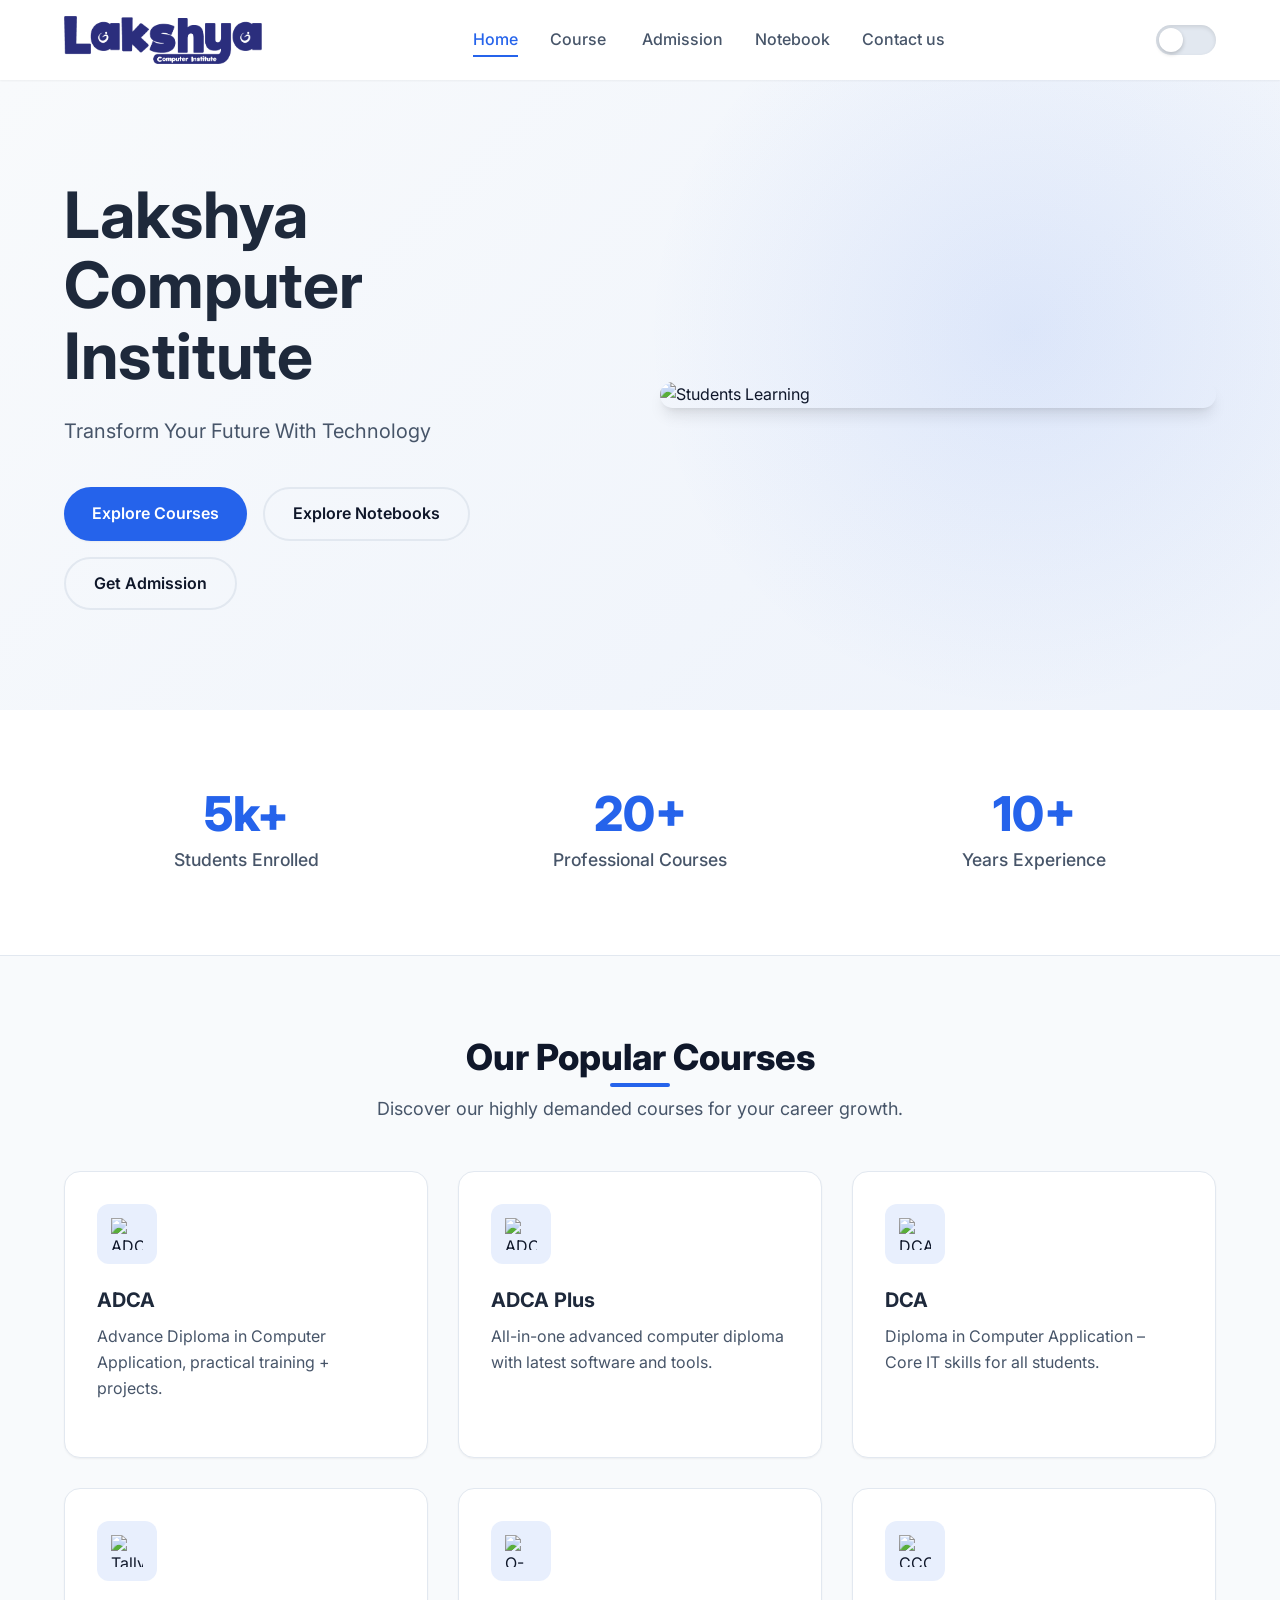
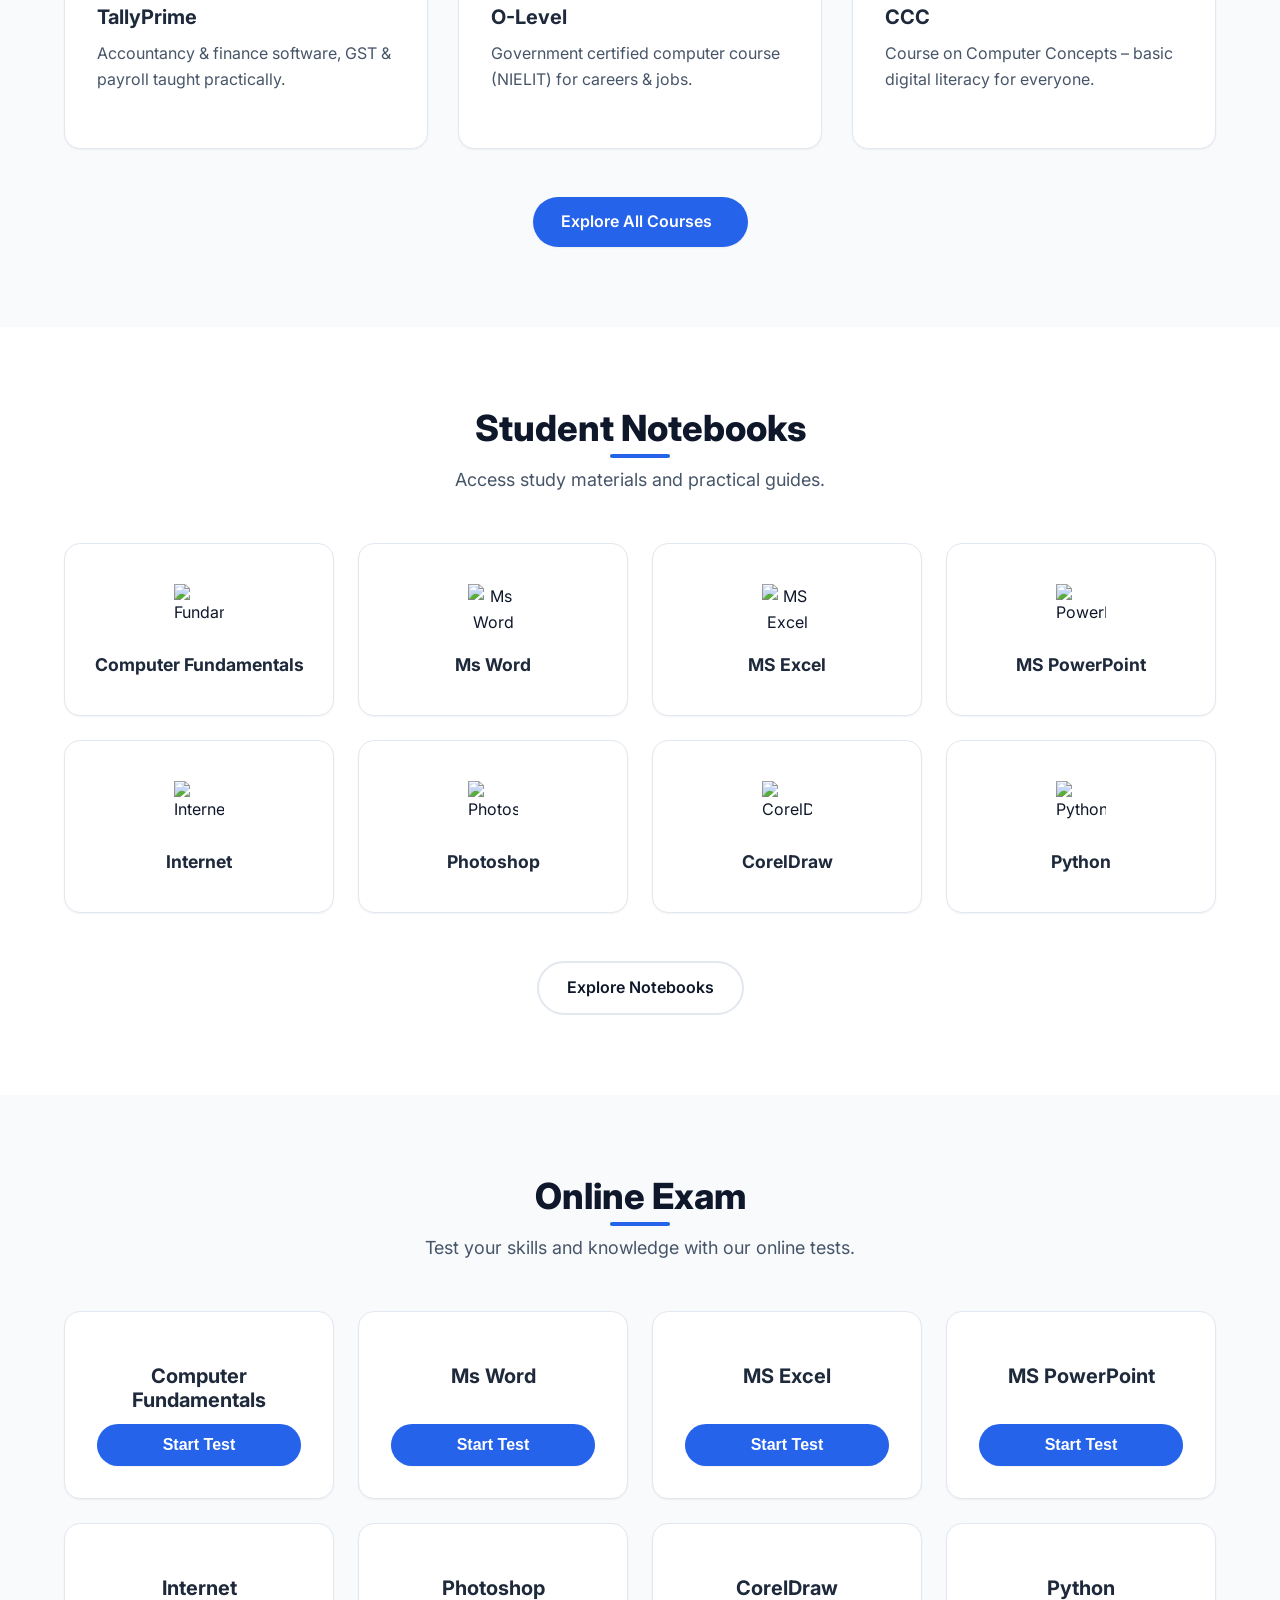
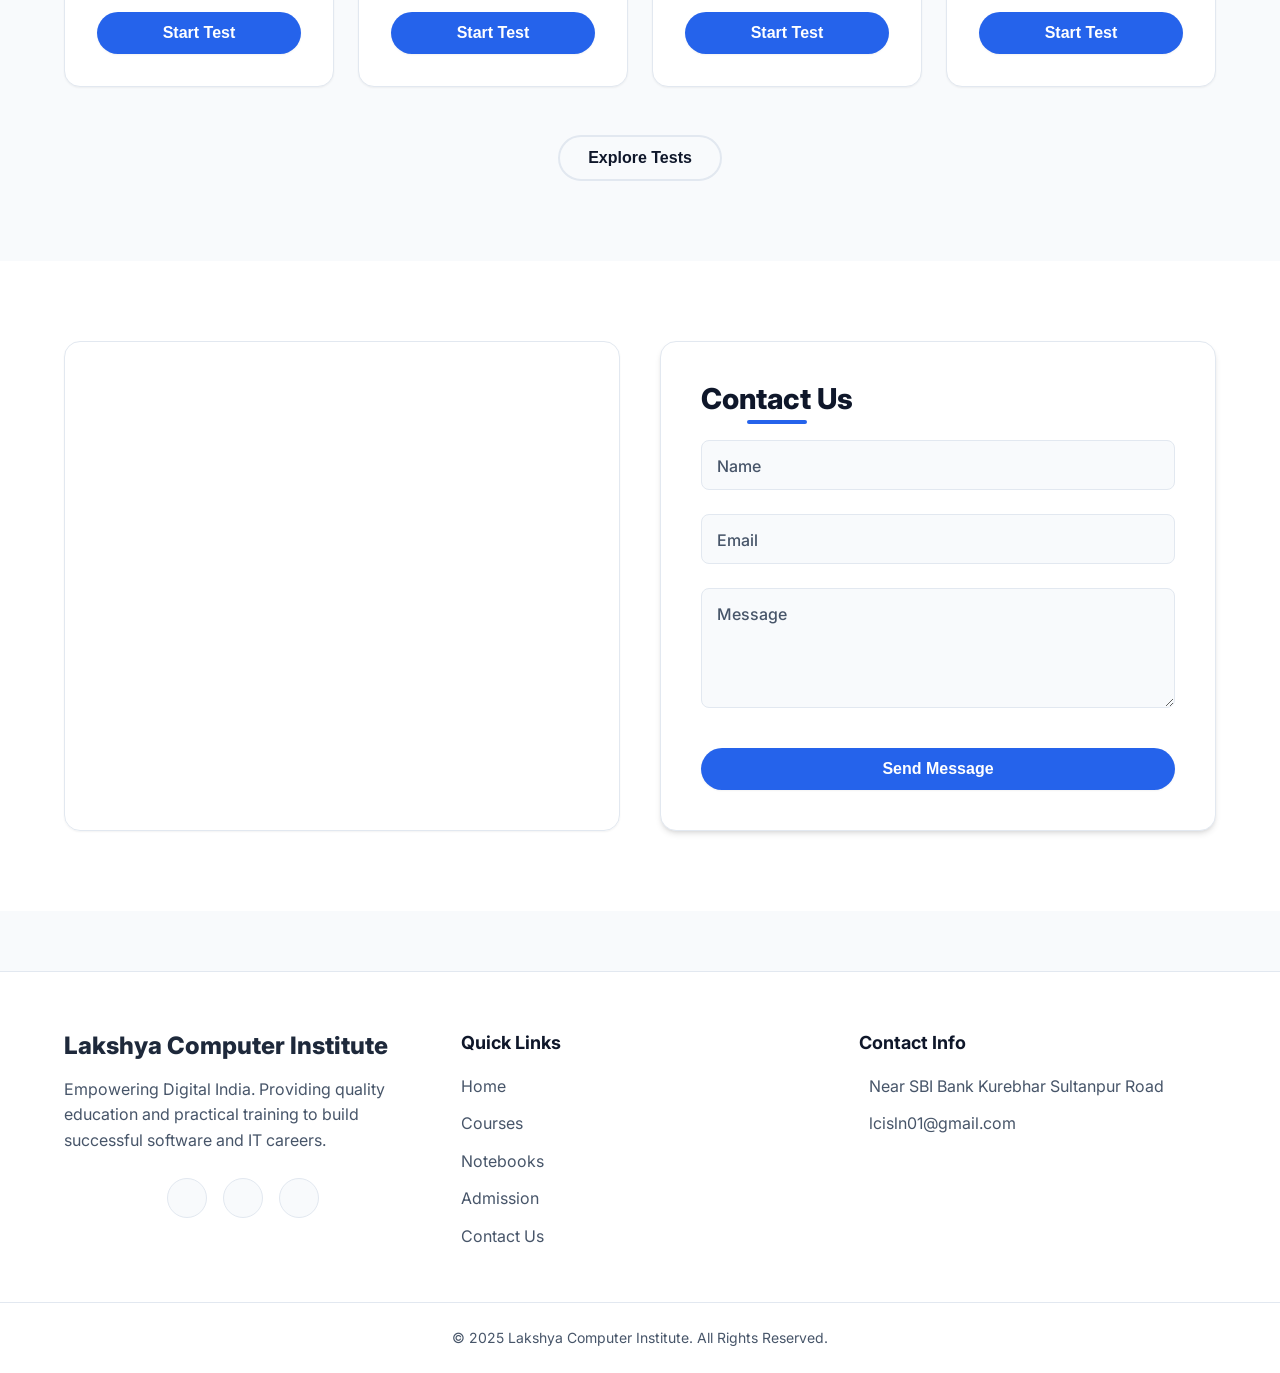
==== commit 7eda0f1d: "Add files via upload" ====
--- a/index.html
+++ b/index.html
@@ -39,9 +39,12 @@
       </nav>
 
       <div class="nav-actions">
-        <button id="theme-toggle" class="btn btn-cta" style="display: flex; align-items: center; gap: 8px;"
-          aria-label="Toggle Dark Mode">
-          <i class="fas fa-moon"></i> Dark Mode
+        <button id="theme-toggle" class="animated-theme-toggle" aria-label="Toggle Dark Mode">
+          <div class="toggle-track">
+            <i class="fas fa-sun icon-sun"></i>
+            <i class="fas fa-moon icon-moon"></i>
+            <div class="toggle-thumb"></div>
+          </div>
         </button>
         <button id="mobile-menu-btn" class="mobile-menu-btn" aria-label="Toggle Mobile Menu">
           <i class="fas fa-bars"></i>
--- a/assets/css/style.css
+++ b/assets/css/style.css
@@ -245,6 +245,66 @@
     background-color: var(--highlight-hover);
     transform: translateY(-2px) scale(1.02);
     box-shadow: var(--shadow-lg);
+}
+
+/* Animated Theme Toggle */
+.animated-theme-toggle {
+    background: transparent;
+    border: none;
+    cursor: pointer;
+    padding: 0;
+    display: flex;
+    align-items: center;
+}
+
+.toggle-track {
+    width: 60px;
+    height: 30px;
+    background-color: var(--border-color);
+    border-radius: 30px;
+    position: relative;
+    display: flex;
+    align-items: center;
+    justify-content: space-between;
+    padding: 0 8px;
+    transition: background-color var(--transition-normal);
+    box-shadow: inset 0 2px 4px rgba(0, 0, 0, 0.1);
+}
+
+body[data-theme='dark'] .toggle-track {
+    background-color: var(--primary-hover);
+}
+
+.icon-sun {
+    color: #f59e0b;
+    /* Amber */
+    font-size: 14px;
+    z-index: 1;
+}
+
+.icon-moon {
+    color: #fbbf24;
+    /* Yellow */
+    font-size: 14px;
+    z-index: 1;
+}
+
+.toggle-thumb {
+    position: absolute;
+    top: 3px;
+    left: 3px;
+    width: 24px;
+    height: 24px;
+    background-color: #fff;
+    border-radius: 50%;
+    transition: transform 0.3s cubic-bezier(0.175, 0.885, 0.32, 1.275);
+    box-shadow: 0 2px 4px rgba(0, 0, 0, 0.2);
+    z-index: 2;
+}
+
+body[data-theme='dark'] .toggle-thumb {
+    transform: translateX(30px);
+    background-color: var(--primary-color);
 }
 
 .btn-outline {
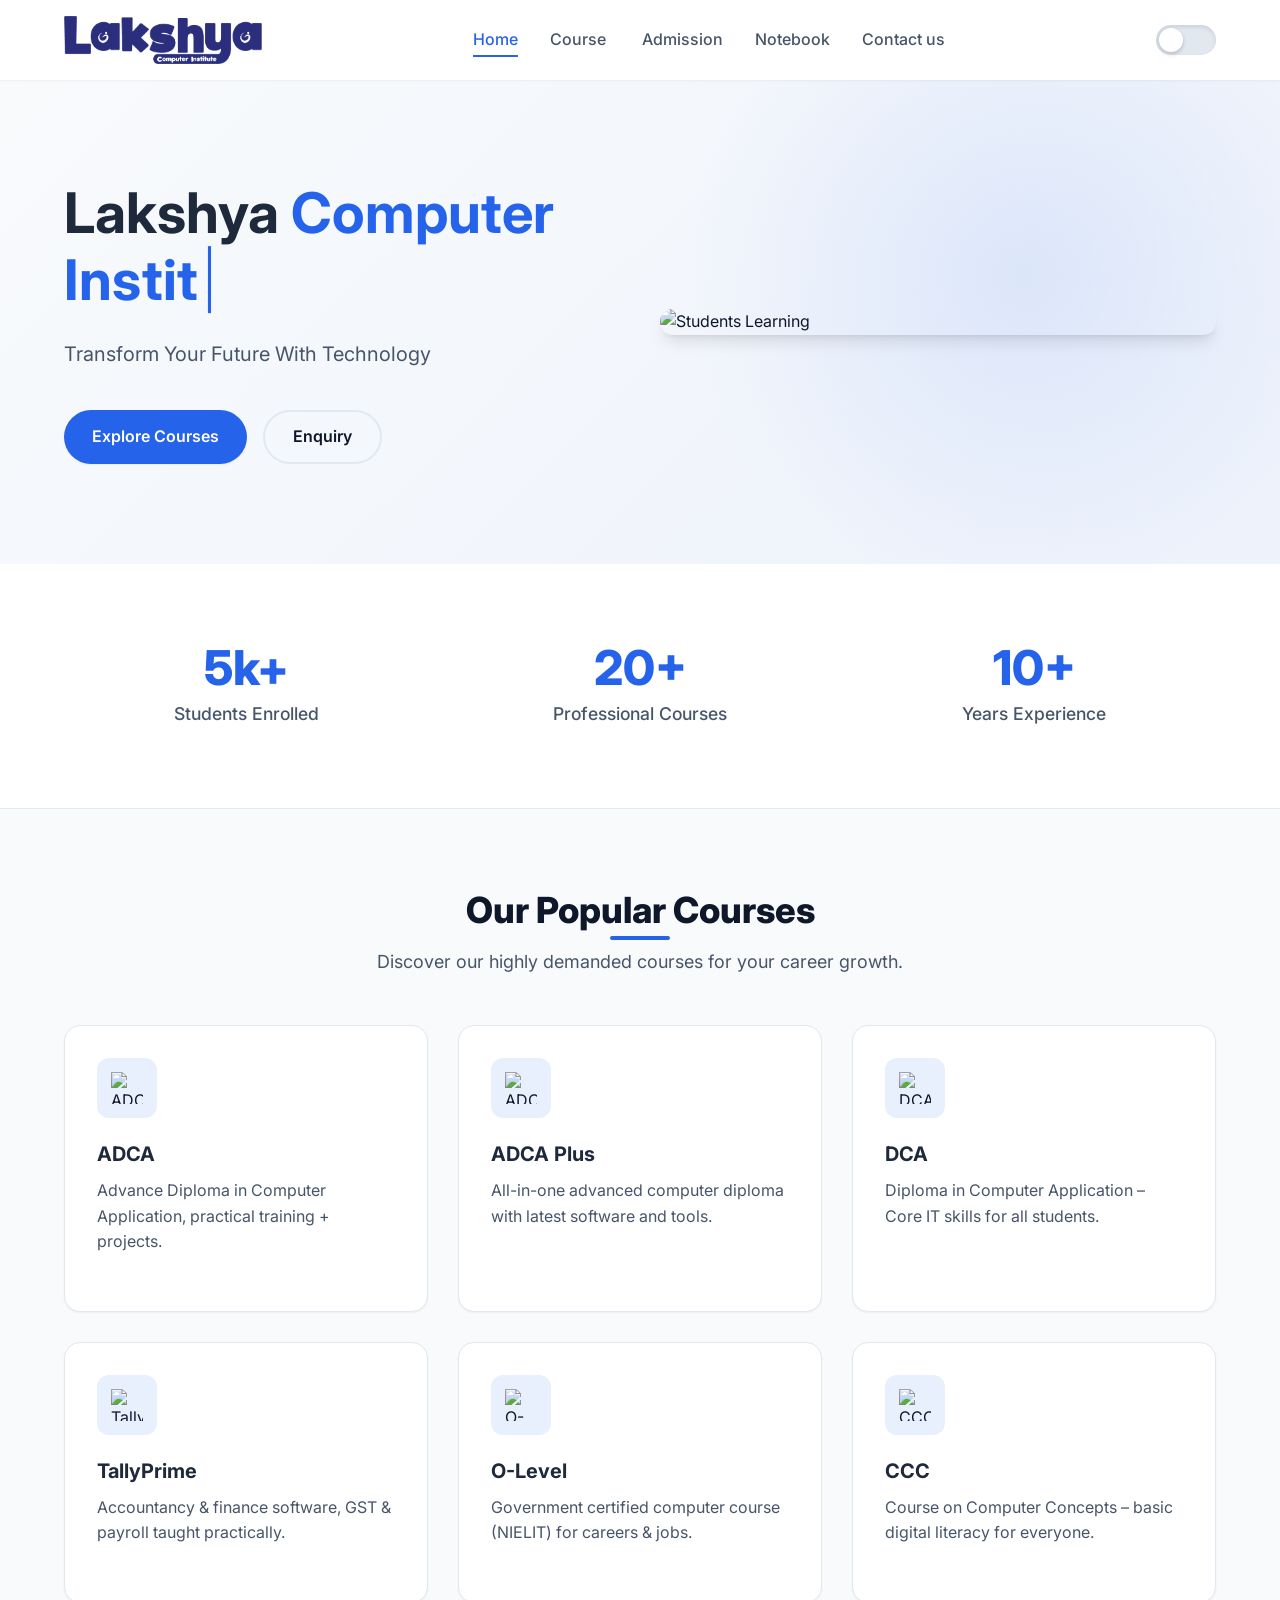
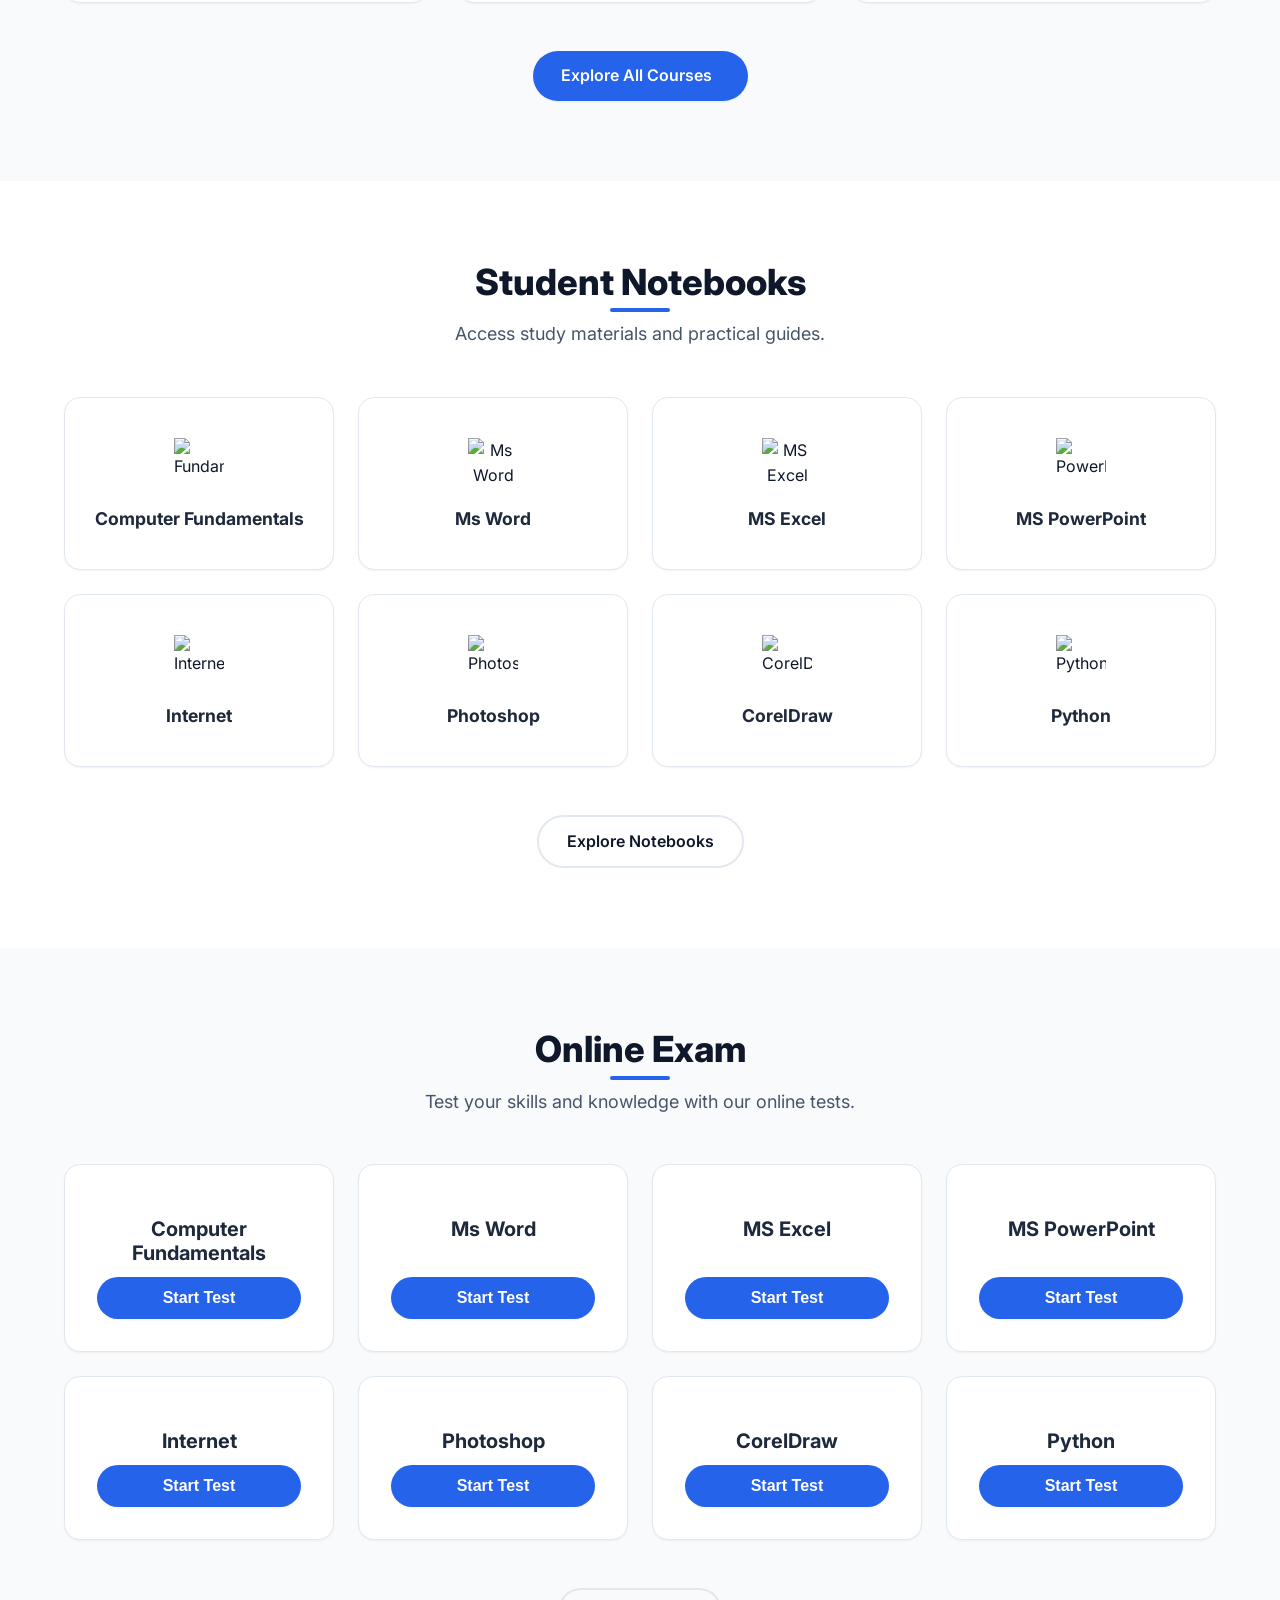
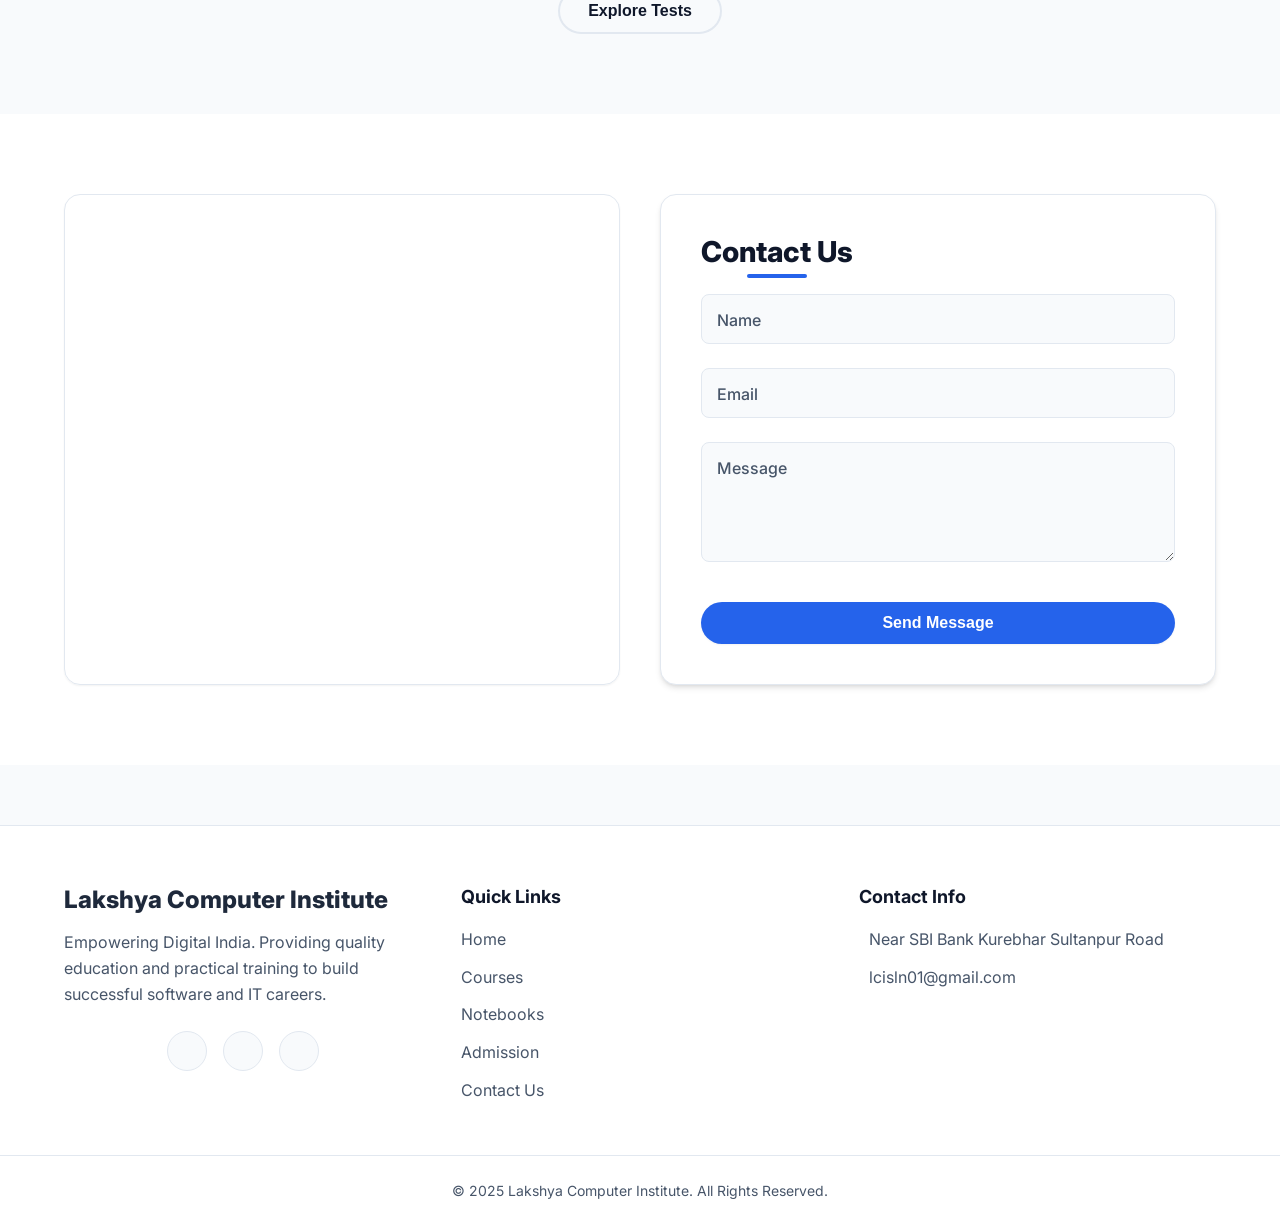
==== commit 184c4fb3: "Add files via upload" ====
--- a/index.html
+++ b/index.html
@@ -57,12 +57,11 @@
   <section class="hero" id="hero">
     <div class="container grid-2" style="align-items: center;">
       <div class="hero-content reveal">
-        <h1>Lakshya Computer Institute</h1>
+        <h1>Lakshya <span id="hero-typewriter"></span><span class="typewriter-cursor">|</span></h1>
         <p class="hero-subtitle">Transform Your Future With Technology</p>
         <div class="hero-buttons">
           <a href="Course.html" class="btn btn-primary">Explore Courses</a>
-          <a href="Notebook.html" class="btn btn-outline">Explore Notebooks</a>
-          <a href="admission.html" class="btn btn-outline">Get Admission</a>
+          <a href="tel:+919044666636" class="btn btn-outline"> Enquiry </a>
         </div>
       </div>
       <div class="hero-image-wrapper reveal" style="transition-delay: 0.2s;">
--- a/assets/css/style.css
+++ b/assets/css/style.css
@@ -1,5 +1,5 @@
 /* Google Fonts */
-@import url('https://fonts.googleapis.com/css2?family=Inter:wght@300;400;500;600;700;800&display=swap');
+@import url('https://fonts.googleapis.com/css2?family=Inter:wght@300;400;500;600;700;800&family=Fira+Code:wght@400;600;700&display=swap');
 
 /* CSS Variables for Light & Dark Mode */
 :root {
@@ -60,10 +60,10 @@
     --text-secondary: #94a3b8;
     /* Slate 400 */
 
-    --primary-color: #020617;
-    /* Slate 950 */
-    --primary-hover: #0f172a;
-    /* Slate 900 */
+    --primary-color: #f8fafc;
+    /* Slate 50 (White for text) */
+    --primary-hover: #e2e8f0;
+    /* Slate 200 */
 
     --accent-color: #3b82f6;
     /* Trust Blue 500 */
@@ -272,7 +272,7 @@
 }
 
 body[data-theme='dark'] .toggle-track {
-    background-color: var(--primary-hover);
+    background-color: var(--accent-color);
 }
 
 .icon-sun {
@@ -304,7 +304,7 @@
 
 body[data-theme='dark'] .toggle-thumb {
     transform: translateX(30px);
-    background-color: var(--primary-color);
+    background-color: #ffffff;
 }
 
 .btn-outline {
@@ -501,10 +501,36 @@
 }
 
 .hero h1 {
-    font-size: 4rem;
-    line-height: 1.1;
+    font-size: 3.5rem;
+    line-height: 1.2;
     margin-bottom: 24px;
     color: var(--primary-color);
+    min-height: 80px;
+    /* Prevent layout shift while typing */
+    display: inline-block;
+}
+
+#hero-typewriter {
+    color: var(--accent-color);
+}
+
+.typewriter-cursor {
+    font-weight: 300;
+    color: var(--accent-color);
+    animation: blink 1s step-end infinite;
+    margin-left: 4px;
+}
+
+@keyframes blink {
+
+    0%,
+    100% {
+        opacity: 1;
+    }
+
+    50% {
+        opacity: 0;
+    }
 }
 
 [data-theme="dark"] .hero h1 {
@@ -1019,4 +1045,55 @@
     .contact-card {
         padding: 24px;
     }
+
+    .grid-2,
+    .grid-3,
+    .grid-4 {
+        grid-template-columns: 1fr;
+        gap: 20px;
+    }
+
+    .card {
+        padding: 24px;
+    }
+}
+
+@media (max-width: 480px) {
+    .hero h1 {
+        font-size: 2rem;
+    }
+
+    .section-padding {
+        padding: 40px 0;
+    }
+
+    .stat-number {
+        font-size: 2.2rem;
+    }
+
+    .navbar {
+        height: 70px;
+    }
+
+    .nav-brand h3 {
+        font-size: 1.2rem;
+    }
+
+    .logo-img {
+        height: 36px;
+    }
+
+    .toggle-track {
+        width: 50px;
+        height: 26px;
+    }
+
+    body[data-theme='dark'] .toggle-thumb {
+        transform: translateX(24px);
+    }
+
+    .toggle-thumb {
+        width: 20px;
+        height: 20px;
+    }
 }
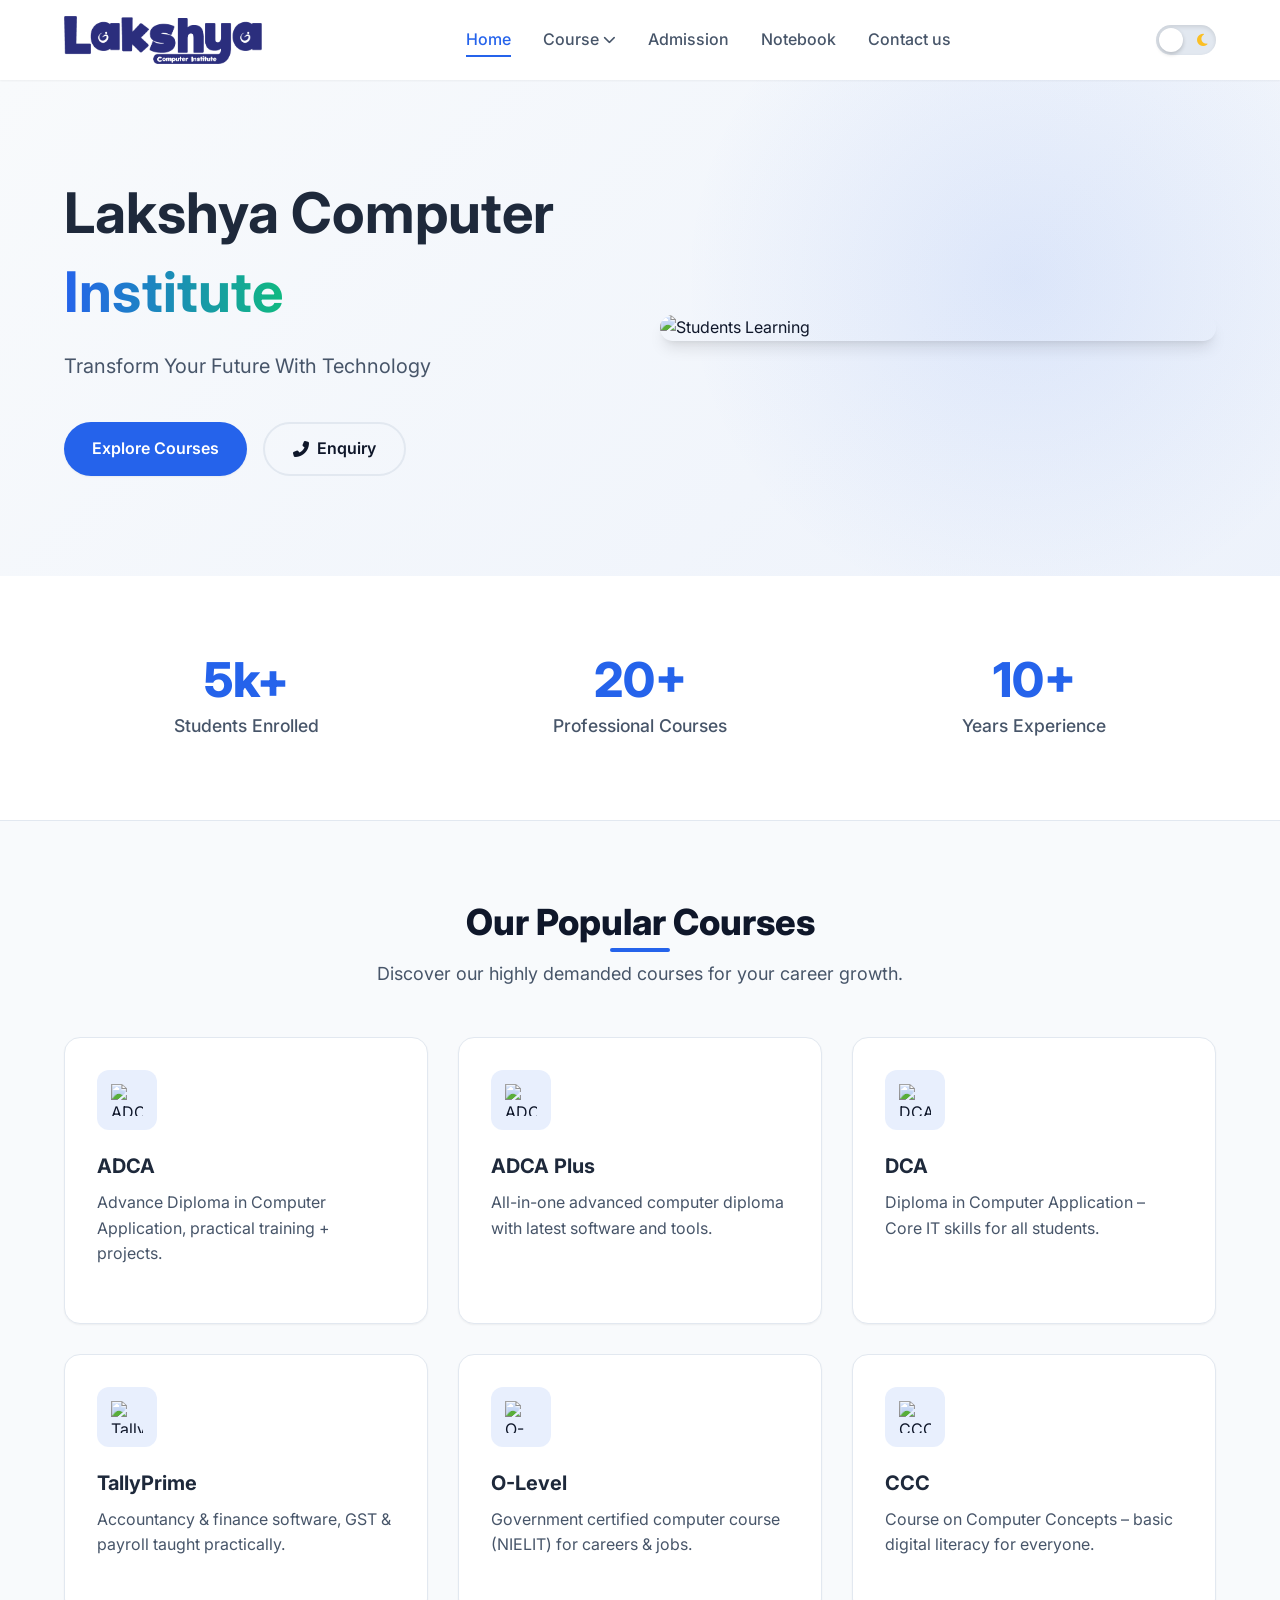
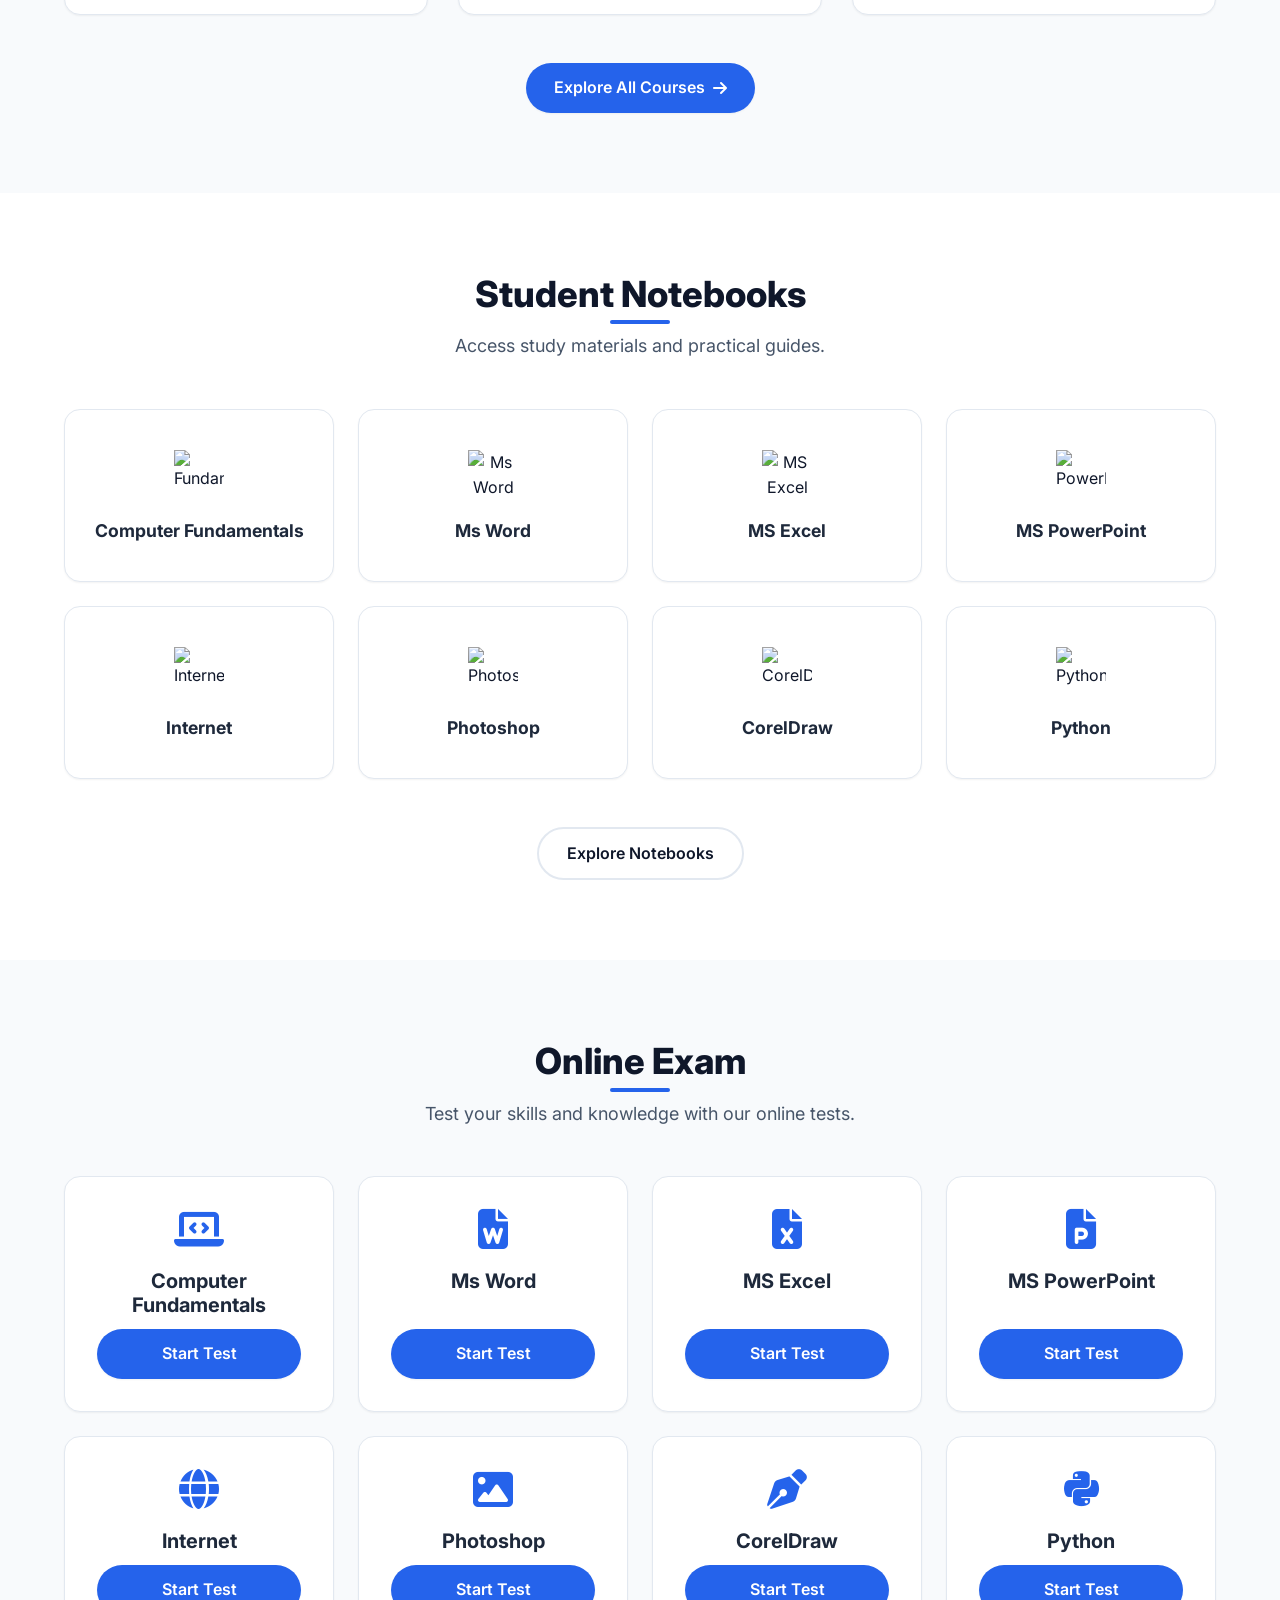
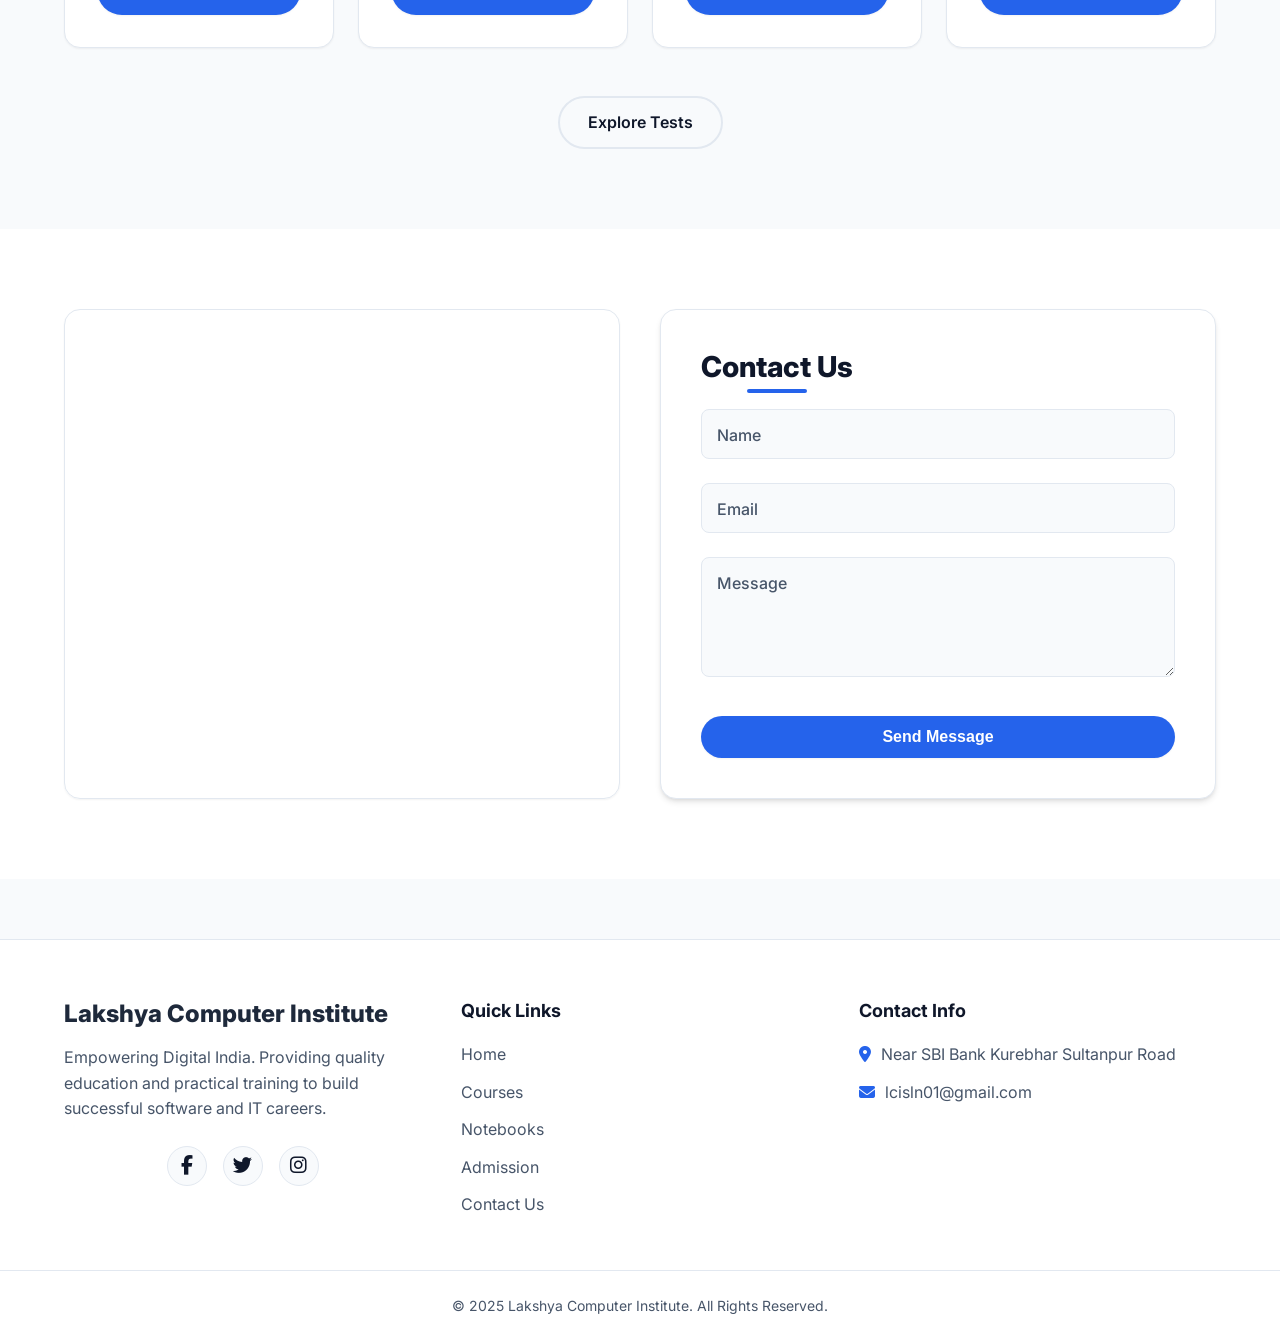
==== commit 4acf13b6: "Add files via upload" ====
--- a/index.html
+++ b/index.html
@@ -7,7 +7,7 @@
   <meta name="viewport" content="width=device-width, initial-scale=1.0" />
   <link rel="icon" type="image/png" href="img/fevicon.png">
   <link rel="stylesheet" href="assets/css/style.css">
-  <script src="https://kit.fontawesome.com/a076d05399.js" crossorigin="anonymous"></script>
+  <link rel="stylesheet" href="https://cdnjs.cloudflare.com/ajax/libs/font-awesome/6.4.0/css/all.min.css">
 </head>
 
 <body>
@@ -57,11 +57,11 @@
   <section class="hero" id="hero">
     <div class="container grid-2" style="align-items: center;">
       <div class="hero-content reveal">
-        <h1>Lakshya <span id="hero-typewriter"></span><span class="typewriter-cursor">|</span></h1>
+        <h1>Lakshya Computer <span class="animated-text">Institute</span></h1>
         <p class="hero-subtitle">Transform Your Future With Technology</p>
         <div class="hero-buttons">
           <a href="Course.html" class="btn btn-primary">Explore Courses</a>
-          <a href="tel:+919044666636" class="btn btn-outline"> Enquiry </a>
+          <a href="tel:+919044666636" class="btn btn-outline"><i class="fas fa-phone-alt"></i> Enquiry</a>
         </div>
       </div>
       <div class="hero-image-wrapper reveal" style="transition-delay: 0.2s;">
@@ -200,48 +200,48 @@
         <div class="card exam-card reveal">
           <i class="fas fa-laptop-code card-icon"></i>
           <h4 class="card-title mb-3">Computer Fundamentals</h4>
-          <button class="btn btn-primary">Start Test</button>
+          <a href="exam.html" class="btn btn-primary">Start Test</a>
         </div>
         <div class="card exam-card reveal" style="transition-delay: 0.1s;">
           <i class="fas fa-file-word card-icon"></i>
           <h4 class="card-title mb-3">Ms Word</h4>
-          <button class="btn btn-primary">Start Test</button>
+          <a href="exam.html" class="btn btn-primary">Start Test</a>
         </div>
         <div class="card exam-card reveal" style="transition-delay: 0.2s;">
           <i class="fas fa-file-excel card-icon"></i>
           <h4 class="card-title mb-3">MS Excel</h4>
-          <button class="btn btn-primary">Start Test</button>
+          <a href="exam.html" class="btn btn-primary">Start Test</a>
         </div>
         <div class="card exam-card reveal" style="transition-delay: 0.3s;">
           <i class="fas fa-file-powerpoint card-icon"></i>
           <h4 class="card-title mb-3">MS PowerPoint</h4>
-          <button class="btn btn-primary">Start Test</button>
+          <a href="exam.html" class="btn btn-primary">Start Test</a>
         </div>
         <!-- Row 2 -->
         <div class="card exam-card reveal">
           <i class="fas fa-globe card-icon"></i>
           <h4 class="card-title mb-3">Internet</h4>
-          <button class="btn btn-primary">Start Test</button>
+          <a href="exam.html" class="btn btn-primary">Start Test</a>
         </div>
         <div class="card exam-card reveal" style="transition-delay: 0.1s;">
           <i class="fas fa-image card-icon"></i>
           <h4 class="card-title mb-3">Photoshop</h4>
-          <button class="btn btn-primary">Start Test</button>
+          <a href="exam.html" class="btn btn-primary">Start Test</a>
         </div>
         <div class="card exam-card reveal" style="transition-delay: 0.2s;">
           <i class="fas fa-pen-nib card-icon"></i>
           <h4 class="card-title mb-3">CorelDraw</h4>
-          <button class="btn btn-primary">Start Test</button>
+          <a href="exam.html" class="btn btn-primary">Start Test</a>
         </div>
         <div class="card exam-card reveal" style="transition-delay: 0.3s;">
           <i class="fab fa-python card-icon"></i>
           <h4 class="card-title mb-3">Python</h4>
-          <button class="btn btn-primary">Start Test</button>
-        </div>
-      </div>
-
-      <div class="text-center reveal">
-        <button class="btn btn-outline">Explore Tests</button>
+          <a href="exam.html" class="btn btn-primary">Start Test</a>
+        </div>
+      </div>
+
+      <div class="text-center reveal">
+        <a href="exam.html" class="btn btn-outline">Explore Tests</a>
       </div>
     </div>
   </section>
@@ -324,4 +324,4 @@
   <script src="assets/js/main.js"></script>
 </body>
 
-</html>+</html>
--- a/assets/css/style.css
+++ b/assets/css/style.css
@@ -505,31 +505,33 @@
     line-height: 1.2;
     margin-bottom: 24px;
     color: var(--primary-color);
-    min-height: 80px;
-    /* Prevent layout shift while typing */
+    display: flex;
+    flex-wrap: wrap;
+    align-items: center;
+    gap: 12px;
+}
+
+.animated-text {
+    background: linear-gradient(270deg, var(--accent-color), var(--highlight-color), var(--accent-color));
+    background-size: 200% 200%;
+    -webkit-background-clip: text;
+    background-clip: text;
+    -webkit-text-fill-color: transparent;
+    animation: gradientShift 3s ease infinite;
     display: inline-block;
 }
 
-#hero-typewriter {
-    color: var(--accent-color);
-}
-
-.typewriter-cursor {
-    font-weight: 300;
-    color: var(--accent-color);
-    animation: blink 1s step-end infinite;
-    margin-left: 4px;
-}
-
-@keyframes blink {
-
-    0%,
+@keyframes gradientShift {
+    0% {
+        background-position: 0% 50%;
+    }
+
+    50% {
+        background-position: 100% 50%;
+    }
+
     100% {
-        opacity: 1;
-    }
-
-    50% {
-        opacity: 0;
+        background-position: 0% 50%;
     }
 }
 
@@ -993,6 +995,7 @@
         gap: 24px;
         transition: left var(--transition-normal);
         overflow-y: auto;
+        z-index: 1000;
     }
 
     .nav-menu.active {
